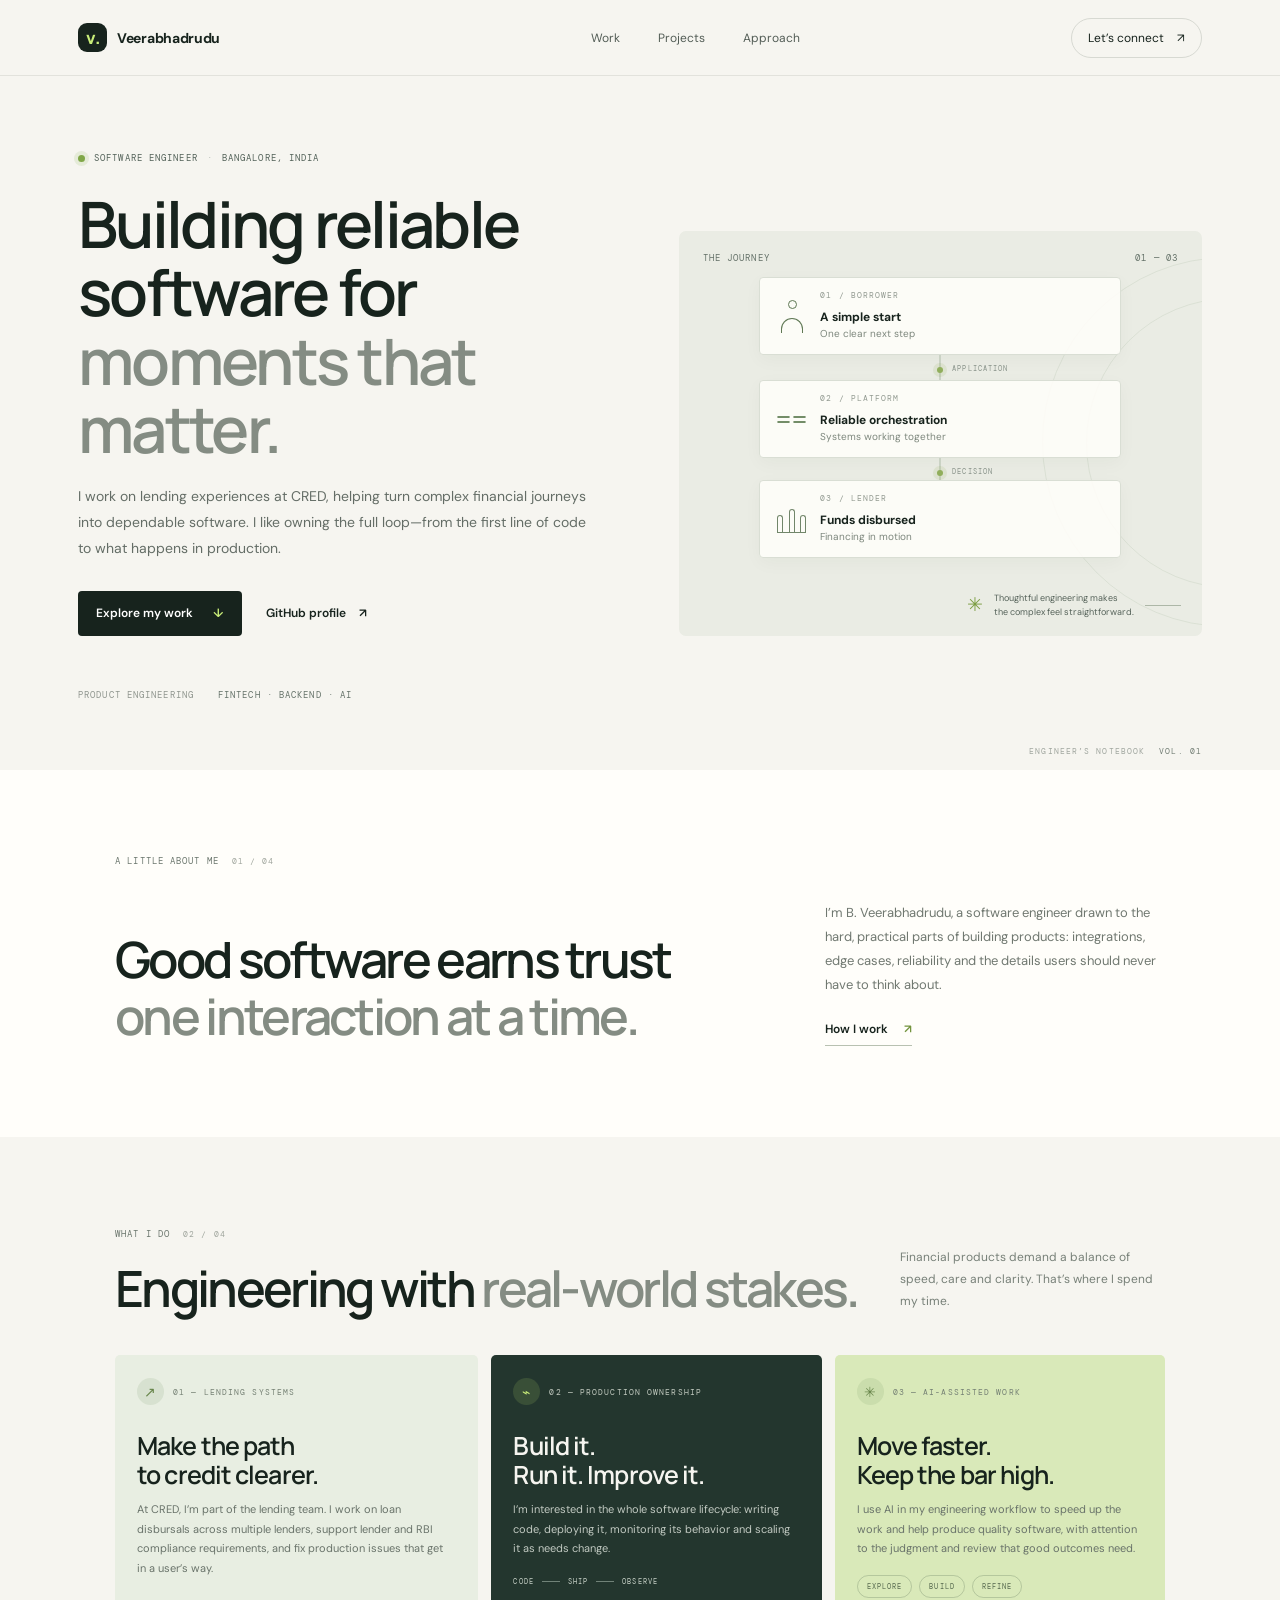
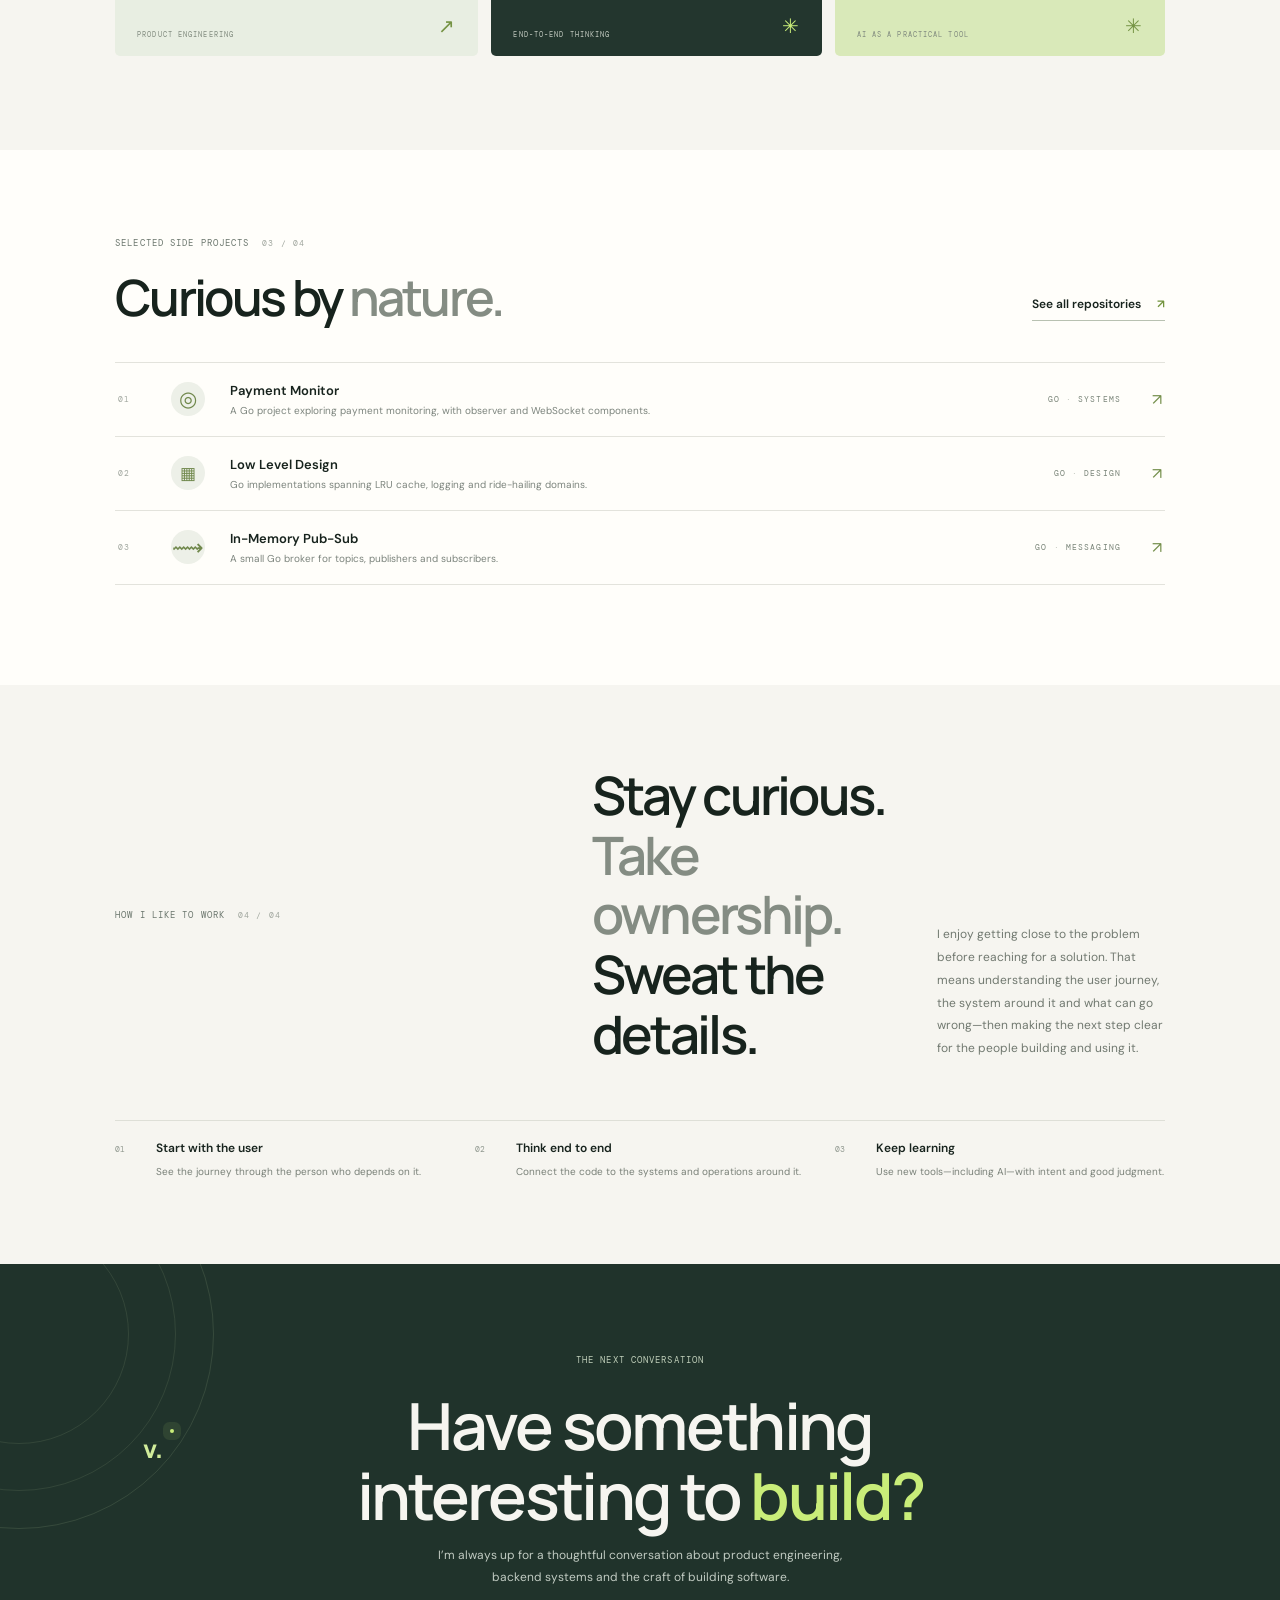
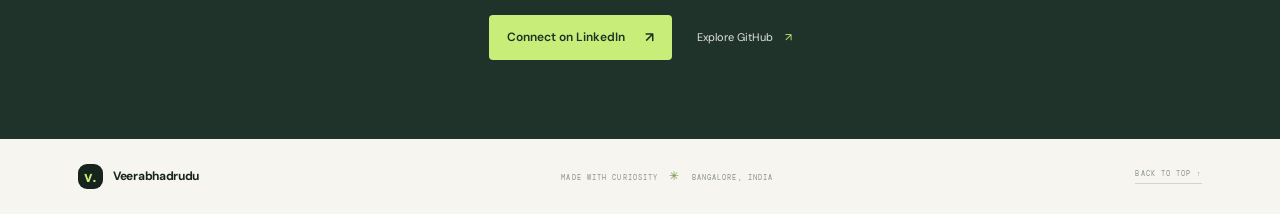
==== index.html @ 11708fda "Publish personal portfolio" ====
<!doctype html>
<html lang="en">
  <head>
    <meta charset="UTF-8" />
    <meta name="viewport" content="width=device-width, initial-scale=1" />
    <meta name="theme-color" content="#f6f5f0" />
    <meta name="description" content="B. Veerabhadrudu is a Bangalore-based software engineer building reliable lending and backend systems, from code through production." />
    <meta property="og:title" content="B. Veerabhadrudu — Software Engineer" />
    <meta property="og:description" content="Building reliable software for moments that matter." />
    <meta property="og:type" content="website" />
    <title>B. Veerabhadrudu — Software Engineer</title>
    <link rel="icon" type="image/svg+xml" href="./favicon.svg" />
    <link rel="preconnect" href="https://avatars.githubusercontent.com" />
    <link rel="stylesheet" href="./styles.css" />
    <script src="./main.js" defer></script>
  </head>
  <body>
    <a class="skip-link" href="#main">Skip to content</a>
    <header class="topbar">
      <a class="wordmark" href="#home" aria-label="B. Veerabhadrudu, home"><span class="wordmark-mark">v.</span><span>Veerabhadrudu</span></a>
      <nav aria-label="Main navigation">
        <a href="#work">Work</a>
        <a href="#projects">Projects</a>
        <a href="#approach">Approach</a>
      </nav>
      <a class="top-cta" href="https://www.linkedin.com/in/veerabhadrudu1729/" target="_blank" rel="noreferrer">Let’s connect <span aria-hidden="true">↗</span></a>
    </header>

    <main id="main">
      <section class="hero" id="home" aria-labelledby="hero-title">
        <div class="hero-copy">
          <p class="eyebrow"><span class="live-dot"></span> SOFTWARE ENGINEER <span class="eyebrow-divider">·</span> BANGALORE, INDIA</p>
          <h1 id="hero-title">Building reliable software for <span>moments that matter.</span></h1>
          <p class="hero-summary">I work on lending experiences at CRED, helping turn complex financial journeys into dependable software. I like owning the full loop—from the first line of code to what happens in production.</p>
          <div class="hero-actions">
            <a class="button button-dark" href="#work">Explore my work <span aria-hidden="true">↓</span></a>
            <a class="text-link" href="https://github.com/veera-1729" target="_blank" rel="noreferrer">GitHub profile <span aria-hidden="true">↗</span></a>
          </div>
          <div class="hero-foot"><span>PRODUCT ENGINEERING</span><span>FINTECH · BACKEND · AI</span></div>
        </div>
        <div class="hero-art" aria-label="An illustrative lending journey from borrower to lender">
          <div class="art-topline"><span>THE JOURNEY</span><span>01 — 03</span></div>
          <div class="journey">
            <div class="journey-node node-person"><span class="node-index">01 / BORROWER</span><div class="person-icon"><span></span><i></i></div><strong>A simple start</strong><small>One clear next step</small></div>
            <div class="journey-line"><span class="line-pulse"></span><span class="line-label">APPLICATION</span></div>
            <div class="journey-node node-platform"><span class="node-index">02 / PLATFORM</span><div class="platform-icon"><i></i><i></i><i></i><i></i></div><strong>Reliable orchestration</strong><small>Systems working together</small></div>
            <div class="journey-line journey-line-short"><span class="line-pulse"></span><span class="line-label">DECISION</span></div>
            <div class="journey-node node-lender"><span class="node-index">03 / LENDER</span><div class="lender-icon"><i></i><i></i><i></i></div><strong>Funds disbursed</strong><small>Financing in motion</small></div>
          </div>
          <div class="art-caption"><span class="caption-star">✳</span><span>Thoughtful engineering makes<br />the complex feel straightforward.</span><span class="caption-rule"></span></div>
          <span class="art-orbit orbit-one"></span><span class="art-orbit orbit-two"></span>
        </div>
        <div class="hero-index">ENGINEER’S NOTEBOOK <span>VOL. 01</span></div>
      </section>

      <section class="intro section-pad" aria-label="Introduction">
        <p class="section-kicker">A LITTLE ABOUT ME <span>01 / 04</span></p>
        <div class="intro-content"><h2>Good software earns trust <span>one interaction at a time.</span></h2><div class="intro-side"><p>I’m B. Veerabhadrudu, a software engineer drawn to the hard, practical parts of building products: integrations, edge cases, reliability and the details users should never have to think about.</p><a class="arrow-link" href="#approach">How I work <span aria-hidden="true">↗</span></a></div></div>
      </section>

      <section class="work-section section-pad" id="work">
        <div class="section-heading"><div><p class="section-kicker">WHAT I DO <span>02 / 04</span></p><h2>Engineering with <span>real-world stakes.</span></h2></div><p class="heading-aside">Financial products demand a balance of speed, care and clarity. That’s where I spend my time.</p></div>
        <div class="work-grid">
          <article class="work-card work-card-featured"><div class="card-meta"><span class="card-icon icon-arrows">↗</span><span>01 — LENDING SYSTEMS</span></div><h3>Make the path<br />to credit clearer.</h3><p>At CRED, I’m part of the lending team. I work on loan disbursals across multiple lenders, support lender and RBI compliance requirements, and fix production issues that get in a user’s way.</p><div class="card-bottom"><span>PRODUCT ENGINEERING</span><span class="card-doodle">↗</span></div></article>
          <article class="work-card work-card-dark"><div class="card-meta"><span class="card-icon icon-pulse">⌁</span><span>02 — PRODUCTION OWNERSHIP</span></div><h3>Build it.<br />Run it. Improve it.</h3><p>I’m interested in the whole software lifecycle: writing code, deploying it, monitoring its behavior and scaling it as needs change.</p><div class="mini-flow"><span>CODE</span><i></i><span>SHIP</span><i></i><span>OBSERVE</span></div><div class="card-bottom"><span>END-TO-END THINKING</span><span class="card-doodle">✳</span></div></article>
          <article class="work-card work-card-accent"><div class="card-meta"><span class="card-icon icon-spark">✳</span><span>03 — AI-ASSISTED WORK</span></div><h3>Move faster.<br />Keep the bar high.</h3><p>I use AI in my engineering workflow to speed up the work and help produce quality software, with attention to the judgment and review that good outcomes need.</p><div class="ai-tags"><span>EXPLORE</span><span>BUILD</span><span>REFINE</span></div><div class="card-bottom"><span>AI AS A PRACTICAL TOOL</span><span class="card-doodle">✳</span></div></article>
        </div>
      </section>

      <section class="projects-section section-pad" id="projects">
        <div class="section-heading"><div><p class="section-kicker">SELECTED SIDE PROJECTS <span>03 / 04</span></p><h2>Curious by <span>nature.</span></h2></div><a class="arrow-link project-all" href="https://github.com/veera-1729?tab=repositories" target="_blank" rel="noreferrer">See all repositories <span aria-hidden="true">↗</span></a></div>
        <div class="project-list">
          <a class="project-row" href="https://github.com/veera-1729/payment-monitor" target="_blank" rel="noreferrer"><span class="project-number">01</span><span class="project-symbol symbol-radar">◎</span><span class="project-main"><strong>Payment Monitor</strong><small>A Go project exploring payment monitoring, with observer and WebSocket components.</small></span><span class="project-stack">GO <i>·</i> SYSTEMS</span><span class="project-arrow">↗</span></a>
          <a class="project-row" href="https://github.com/veera-1729/low-level-design" target="_blank" rel="noreferrer"><span class="project-number">02</span><span class="project-symbol symbol-blocks">▦</span><span class="project-main"><strong>Low Level Design</strong><small>Go implementations spanning LRU cache, logging and ride-hailing domains.</small></span><span class="project-stack">GO <i>·</i> DESIGN</span><span class="project-arrow">↗</span></a>
          <a class="project-row" href="https://github.com/veera-1729/inmemory-pub-sub" target="_blank" rel="noreferrer"><span class="project-number">03</span><span class="project-symbol symbol-flow">⟿</span><span class="project-main"><strong>In-Memory Pub-Sub</strong><small>A small Go broker for topics, publishers and subscribers.</small></span><span class="project-stack">GO <i>·</i> MESSAGING</span><span class="project-arrow">↗</span></a>
        </div>
      </section>

      <section class="approach-section section-pad" id="approach">
        <div class="approach-top"><p class="section-kicker">HOW I LIKE TO WORK <span>04 / 04</span></p><div class="approach-copy"><h2>Stay curious.<br /><span>Take ownership.</span><br />Sweat the details.</h2><p>I enjoy getting close to the problem before reaching for a solution. That means understanding the user journey, the system around it and what can go wrong—then making the next step clear for the people building and using it.</p></div></div>
        <div class="principles"><article><span>01</span><strong>Start with the user</strong><p>See the journey through the person who depends on it.</p></article><article><span>02</span><strong>Think end to end</strong><p>Connect the code to the systems and operations around it.</p></article><article><span>03</span><strong>Keep learning</strong><p>Use new tools—including AI—with intent and good judgment.</p></article></div>
      </section>

      <section class="connect-section section-pad">
        <div class="connect-orbit" aria-hidden="true"><i></i><i></i><i></i><span>v.</span></div>
        <p class="section-kicker">THE NEXT CONVERSATION</p><h2>Have something<br />interesting to <span>build?</span></h2><p class="connect-copy">I’m always up for a thoughtful conversation about product engineering, backend systems and the craft of building software.</p>
        <div class="connect-actions"><a class="button button-light" href="https://www.linkedin.com/in/veerabhadrudu1729/" target="_blank" rel="noreferrer">Connect on LinkedIn <span aria-hidden="true">↗</span></a><a class="connect-secondary" href="https://github.com/veera-1729" target="_blank" rel="noreferrer">Explore GitHub <span aria-hidden="true">↗</span></a></div>
      </section>
    </main>

    <footer class="footer"><a class="wordmark footer-mark" href="#home"><span class="wordmark-mark">v.</span><span>Veerabhadrudu</span></a><span>MADE WITH CURIOSITY <i>✳</i> BANGALORE, INDIA</span><a href="#home">BACK TO TOP ↑</a></footer>
  </body>
</html>
---- styles.css ----
@import url('https://fonts.googleapis.com/css2?family=DM+Mono:wght@400;500&family=DM+Sans:wght@400;500;600;700&family=Manrope:wght@400;500;600;700;800&display=swap');

:root{--paper:#f6f5f0;--white:#fffefa;--ink:#17231d;--muted:#6d756f;--green:#c9ed79;--green-dark:#243d2e;--line:#e3e3dc;--mono:'DM Mono',monospace;--sans:'DM Sans',Arial,sans-serif;--display:'Manrope','DM Sans',sans-serif}*{box-sizing:border-box}html{scroll-behavior:smooth;scroll-padding-top:80px}body{margin:0;background:var(--paper);color:var(--ink);font-family:var(--sans);-webkit-font-smoothing:antialiased}a{color:inherit;text-decoration:none}.skip-link{position:absolute;left:-999px;top:1rem;background:var(--green);padding:.75rem 1rem;z-index:20}.skip-link:focus{left:1rem}.topbar{height:76px;padding:0 6.1%;display:flex;align-items:center;justify-content:space-between;border-bottom:1px solid rgba(23,35,29,.09);background:var(--paper)}.wordmark{display:flex;align-items:center;gap:10px;font-size:14px;font-weight:700;letter-spacing:-.3px}.wordmark-mark{height:29px;width:29px;border-radius:9px;background:var(--ink);color:var(--green);display:grid;place-items:center;font-family:var(--display);font-weight:800;font-size:17px}.topbar nav{display:flex;gap:38px;margin-left:100px}.topbar nav a,.top-cta{font-size:12px;color:#535d56;transition:color .2s}.topbar nav a:hover,.top-cta:hover,.text-link:hover{color:#67842d}.top-cta{border:1px solid #d7d9d2;border-radius:999px;padding:11px 16px;color:var(--ink)}.top-cta span,.text-link span{margin-left:10px}.hero{position:relative;min-height:596px;padding:67px 6.1% 45px;display:grid;grid-template-columns:1.03fr .97fr;gap:4%;align-items:center;overflow:hidden}.hero-copy{max-width:610px;padding-bottom:24px}.eyebrow,.section-kicker,.hero-foot,.hero-index,.art-topline,.node-index,.line-label,.card-meta,.card-bottom,.mini-flow,.ai-tags,.project-number,.project-stack,.footer>span,.footer>a:last-child{font-family:var(--mono);font-size:9px;letter-spacing:1.1px}.eyebrow{display:flex;align-items:center;gap:9px;color:#536259}.live-dot{width:7px;height:7px;background:#80a748;border-radius:50%;box-shadow:0 0 0 4px rgba(128,167,72,.14)}.eyebrow-divider{color:#adb3ac}.hero h1,.intro h2,.section-heading h2,.approach-copy h2,.connect-section h2{font-family:var(--display);letter-spacing:-2.7px;font-weight:600}.hero h1{font-size:clamp(43px,5vw,67px);line-height:1.07;margin:26px 0 20px;max-width:590px}.hero h1 span,.intro h2 span,.section-heading h2 span,.approach-copy h2 span{color:#848c83}.hero-summary{max-width:510px;color:#646d66;font-size:14px;line-height:1.85;margin:0}.hero-actions{display:flex;align-items:center;gap:24px;margin-top:29px}.button{min-height:45px;border-radius:4px;padding:0 18px;display:inline-flex;align-items:center;gap:20px;font-size:12px;font-weight:600;transition:transform .18s,background .18s}.button:hover{transform:translateY(-2px)}.button-dark{background:var(--ink);color:white}.button-dark span{color:var(--green)}.text-link,.arrow-link{font-size:12px;font-weight:600}.hero-foot{display:flex;gap:24px;color:#90968f;margin-top:53px}.hero-foot span+span{color:#66736a}.hero-art{position:relative;background:#eaece4;border-radius:7px;min-height:405px;padding:21px 24px;overflow:hidden}.art-topline{position:relative;z-index:2;display:flex;justify-content:space-between;color:#647168}.journey{position:relative;z-index:2;display:flex;flex-direction:column;align-items:center;padding-top:20px}.journey-node{width:82%;max-width:362px;min-height:94px;display:grid;grid-template-columns:43px 1fr;grid-template-rows:20px 23px 18px;align-content:center;padding:12px 17px;border:1px solid #d9ded4;border-radius:4px;background:rgba(255,254,250,.88);box-shadow:0 5px 18px rgba(40,54,42,.035)}.node-index{grid-column:2;color:#929a91;font-size:8px}.journey-node strong{font-size:12px;align-self:center}.journey-node small{font-size:10px;color:#7d877d}.person-icon,.platform-icon,.lender-icon{grid-row:1/4;grid-column:1;position:relative;align-self:center;justify-self:start}.person-icon{width:31px;height:35px}.person-icon span{width:9px;height:9px;border:1.5px solid #5f7854;border-radius:50%;position:absolute;top:1px;left:11px}.person-icon i{width:22px;height:15px;border:1.5px solid #5f7854;border-bottom:0;border-radius:13px 13px 0 0;position:absolute;bottom:1px;left:4px}.journey-line{height:34px;width:2px;background:#cad2c4;position:relative;display:flex;justify-content:center}.line-pulse{position:absolute;width:6px;height:6px;left:-2px;top:12px;border-radius:50%;background:#91ae5c;box-shadow:0 0 0 4px rgba(145,174,92,.15)}.line-label{position:absolute;left:13px;top:9px;white-space:nowrap;color:#89938a;font-size:7px}.platform-icon{width:29px;height:29px;display:grid;grid-template-columns:1fr 1fr;gap:3px;align-content:center}.platform-icon i{border:1.3px solid #738d68;border-radius:2px}.lender-icon{width:29px;height:27px;display:flex;align-items:end;justify-content:space-between;border-bottom:1.5px solid #71866a}.lender-icon i{width:6px;border:1.3px solid #71866a;border-bottom:0;border-radius:3px 3px 0 0;height:17px}.lender-icon i:nth-child(2){height:23px}.journey-line-short{height:29px}.art-caption{position:absolute;z-index:2;bottom:16px;right:21px;display:flex;align-items:center;gap:11px;font-size:9px;color:#56635a;line-height:1.6}.caption-star{font-size:19px;color:#7b9d42}.caption-rule{width:36px;height:1px;background:#adb7a7}.art-orbit{position:absolute;border:1px solid rgba(108,138,98,.12);border-radius:50%;width:370px;height:370px;right:-210px;top:26px}.orbit-two{width:290px;height:290px;right:-174px;top:67px}.hero-index{position:absolute;right:6.1%;bottom:14px;color:#a0a69f;font-size:8px}.hero-index span{color:#717c73;margin-left:8px}.section-pad{padding-left:9%;padding-right:9%}.intro{padding-top:76px;padding-bottom:91px;background:#fffefa}.section-kicker{color:#6c776e;display:flex;gap:13px;align-items:center}.section-kicker span{color:#a0a69e;font-size:8px}.intro-content{display:grid;grid-template-columns:1.28fr .72fr;gap:10%;align-items:end;margin-top:34px}.intro h2,.section-heading h2{font-size:clamp(34px,4vw,50px);line-height:1.15;margin:0}.intro-side p{font-size:13px;line-height:1.85;color:#707870;margin:0 0 20px}.arrow-link{display:inline-flex;align-items:center;gap:16px;border-bottom:1px solid #b8c1b1;padding-bottom:8px}.arrow-link span{color:#73943e}.work-section{padding-top:82px;padding-bottom:94px}.section-heading{display:flex;align-items:end;justify-content:space-between;gap:30px}.section-heading h2{margin-top:20px}.heading-aside{max-width:265px;font-size:12px;line-height:1.8;color:#778078;margin:0 0 5px}.work-grid{display:grid;grid-template-columns:1.1fr 1fr 1fr;gap:13px;margin-top:38px}.work-card{position:relative;min-height:294px;padding:23px 22px 17px;border-radius:5px;display:flex;flex-direction:column;overflow:hidden}.work-card-featured{background:#e8eee2}.work-card-dark{background:#23362e;color:#f6f5f0}.work-card-accent{background:#d9e9b9}.card-meta{display:flex;align-items:center;gap:9px;font-size:8px;color:#758174}.work-card-dark .card-meta,.work-card-dark .card-bottom{color:#c1c9bf}.card-icon{height:27px;width:27px;display:grid;place-items:center;border-radius:50%;font-size:14px;background:rgba(94,128,73,.12);color:#668449}.work-card-dark .card-icon{background:rgba(204,242,118,.13);color:var(--green)}.work-card h3{font-family:var(--display);font-weight:600;font-size:25px;line-height:1.15;letter-spacing:-.9px;margin:27px 0 10px}.work-card p{max-width:310px;margin:0;font-size:11px;line-height:1.8;color:#69736a}.work-card-dark p{color:#c2cac2}.card-bottom{display:flex;justify-content:space-between;align-items:end;margin-top:auto;padding-top:15px;color:#818b7f;font-size:7px}.card-doodle{font-size:20px;color:#759344}.work-card-dark .card-doodle{color:var(--green)}.mini-flow{display:flex;align-items:center;gap:8px;margin-top:18px;font-size:7px;color:#c8d2c8}.mini-flow i{height:1px;width:18px;background:#708278}.ai-tags{display:flex;gap:7px;margin-top:16px;font-size:7px}.ai-tags span{border:1px solid rgba(38,62,45,.2);padding:6px 9px;border-radius:99px;color:#55684e}.projects-section{padding-top:78px;padding-bottom:100px;background:#fffefa}.project-all{margin-bottom:6px}.project-list{margin-top:35px;border-top:1px solid var(--line)}.project-row{display:grid;grid-template-columns:40px 46px 1fr auto 28px;align-items:center;gap:13px;padding:19px 3px;border-bottom:1px solid var(--line);transition:background .18s,padding .18s}.project-row:hover{background:#f8f8f3;padding-left:10px;padding-right:10px}.project-number{color:#a0a69e;font-size:8px}.project-symbol{height:34px;width:34px;display:grid;place-items:center;background:#edf0e8;border-radius:50%;font-size:17px;color:#70884c}.symbol-radar{font-size:21px}.symbol-blocks{font-size:17px}.symbol-flow{font-size:22px}.project-main{display:grid;gap:5px}.project-main strong{font-size:13px;font-weight:600}.project-main small{font-size:10px;color:#7c847d}.project-stack{font-size:8px;color:#798478;white-space:nowrap}.project-stack i{font-style:normal;color:#a8afa5}.project-arrow{color:#748f4b;font-size:16px;text-align:right}.approach-section{padding-top:81px;padding-bottom:84px}.approach-top{display:grid;grid-template-columns:.8fr 1.2fr;gap:9%}.approach-copy{display:grid;grid-template-columns:1fr .76fr;gap:8%;align-items:end}.approach-copy h2{font-size:clamp(36px,4.4vw,53px);line-height:1.13;margin:0}.approach-copy p{font-size:12px;line-height:1.9;color:#717970;margin:0 0 5px}.principles{display:grid;grid-template-columns:repeat(3,1fr);gap:30px;margin-top:55px;padding-top:19px;border-top:1px solid #dedfd7}.principles article{display:grid;grid-template-columns:32px 1fr;column-gap:9px;align-items:baseline}.principles article>span{font-family:var(--mono);font-size:8px;color:#90988f}.principles strong{font-size:12px;font-weight:600}.principles p{grid-column:2;margin:7px 0 0;font-size:10px;line-height:1.7;color:#798078}.connect-section{position:relative;overflow:hidden;background:#20332b;color:var(--paper);padding-top:81px;padding-bottom:79px;text-align:center}.connect-section .section-kicker{justify-content:center;color:#bfceb9}.connect-section h2{position:relative;z-index:2;font-size:clamp(43px,5.2vw,65px);line-height:1.08;margin:25px 0 14px}.connect-section h2 span{color:var(--green)}.connect-copy{position:relative;z-index:2;color:#c1cbc2;font-size:12px;line-height:1.8;max-width:430px;margin:0 auto}.connect-actions{position:relative;z-index:2;display:flex;align-items:center;justify-content:center;gap:25px;margin-top:26px}.button-light{background:var(--green);color:#1d3025}.button-light span{font-size:14px}.connect-secondary{font-size:11px;color:#e1e5df}.connect-secondary span{padding-left:9px;color:var(--green)}.connect-orbit{position:absolute;width:390px;height:390px;border:1px solid rgba(211,236,177,.12);border-radius:50%;left:-176px;top:-125px}.connect-orbit:before,.connect-orbit:after{content:"";position:absolute;border:1px solid rgba(211,236,177,.1);border-radius:50%;inset:37px}.connect-orbit:after{inset:84px}.connect-orbit>span{position:absolute;right:50px;bottom:62px;font-family:var(--display);font-weight:800;color:#d1ec9b;font-size:25px}.connect-orbit i{position:absolute;width:6px;height:6px;background:#c9ed79;border-radius:50%;top:53px;left:88px;box-shadow:0 0 0 7px rgba(201,237,121,.09)}.connect-orbit i:nth-child(2){width:4px;height:4px;top:auto;left:auto;bottom:95px;right:39px}.connect-orbit i:nth-child(3){width:3px;height:3px;top:195px;left:33px}.footer{min-height:75px;padding:14px 6.1%;display:flex;align-items:center;justify-content:space-between}.footer-mark{font-size:12px}.footer-mark .wordmark-mark{width:25px;height:25px;font-size:15px}.footer>span,.footer>a:last-child{font-size:7px;color:#8b938b}.footer>span i{color:#719447;font-size:12px;font-style:normal;margin:0 6px}.footer>a:last-child{border-bottom:1px solid #d2d5cc;padding-bottom:5px}

@media(min-width:1440px){.hero{padding-left:max(6.1%,calc((100% - 1240px)/2));padding-right:max(6.1%,calc((100% - 1240px)/2))}.section-pad{padding-left:max(9%,calc((100% - 1120px)/2));padding-right:max(9%,calc((100% - 1120px)/2))}.topbar,.footer{padding-left:max(6.1%,calc((100% - 1240px)/2));padding-right:max(6.1%,calc((100% - 1240px)/2))}}
@media(max-width:900px){.topbar{padding:0 5%}.topbar nav{margin-left:0;gap:22px}.hero{padding:56px 5% 45px;gap:3%;grid-template-columns:1fr .94fr}.hero h1{font-size:52px}.hero-art{min-height:382px;padding-left:14px;padding-right:14px}.journey-node{width:90%}.section-pad{padding-left:6%;padding-right:6%}.work-card{padding-left:16px;padding-right:16px}.work-card h3{font-size:22px}.work-card p{font-size:10px}.approach-top{grid-template-columns:.55fr 1.45fr;gap:5%}.approach-copy{gap:5%}}
@media(max-width:680px){html{scroll-padding-top:62px}.topbar{height:62px;padding:0 20px}.wordmark{font-size:12px}.wordmark-mark{width:27px;height:27px}.topbar nav{display:none}.top-cta{padding:9px 12px;font-size:10px}.hero{padding:50px 21px 44px;display:flex;flex-direction:column;align-items:stretch;gap:30px}.hero-copy{padding:0}.eyebrow{font-size:8px}.hero h1{font-size:48px;letter-spacing:-2px;margin:22px 0 15px}.hero-summary{font-size:12px;line-height:1.8}.hero-actions{margin-top:23px}.hero-foot{font-size:8px;gap:13px;margin-top:33px}.hero-art{min-height:375px}.hero-index{right:22px;bottom:13px;font-size:7px}.section-pad{padding-left:22px;padding-right:22px}.intro{padding-top:53px;padding-bottom:57px}.intro-content{grid-template-columns:1fr;gap:20px;margin-top:25px}.intro h2,.section-heading h2{font-size:37px;letter-spacing:-1.7px}.intro-side p{font-size:12px}.work-section{padding-top:57px;padding-bottom:62px}.section-heading{display:block}.heading-aside{margin-top:14px}.work-grid{grid-template-columns:1fr;margin-top:27px;gap:10px}.work-card{min-height:260px;padding:21px}.work-card h3{font-size:26px;margin-top:23px}.work-card p{font-size:11px}.projects-section{padding-top:57px;padding-bottom:65px}.project-all{display:inline-flex;margin-top:21px}.project-list{margin-top:26px}.project-row{grid-template-columns:22px 35px 1fr 19px;gap:8px;padding:15px 0}.project-symbol{height:30px;width:30px}.project-stack{display:none}.project-main strong{font-size:12px}.project-main small{font-size:9px;line-height:1.5}.approach-section{padding-top:57px;padding-bottom:61px}.approach-top{grid-template-columns:1fr;gap:28px}.approach-copy{grid-template-columns:1fr;gap:15px}.approach-copy h2{font-size:45px;letter-spacing:-2px}.approach-copy p{font-size:11px}.principles{grid-template-columns:1fr;gap:19px;margin-top:34px}.principles article{grid-template-columns:30px 1fr}.principles p{margin-top:4px}.connect-section{padding-top:63px;padding-bottom:59px}.connect-section h2{font-size:49px;letter-spacing:-2px}.connect-copy{font-size:11px}.connect-actions{gap:16px}.button{min-height:42px;font-size:10px;padding:0 13px;gap:11px}.connect-secondary{font-size:9px}.connect-orbit{transform:scale(.7);transform-origin:top left;left:-230px;top:-123px}.footer{padding:14px 20px;min-height:66px}.footer>span{display:none}.footer>a:last-child{font-size:7px}}
@media(prefers-reduced-motion:reduce){html{scroll-behavior:auto}*,*:before,*:after{transition:none!important}}
.journey{padding-top:13px}.journey-node{min-height:78px;padding:9px 17px;grid-template-rows:17px 20px 15px}.journey-line{height:25px}.journey-line-short{height:22px}
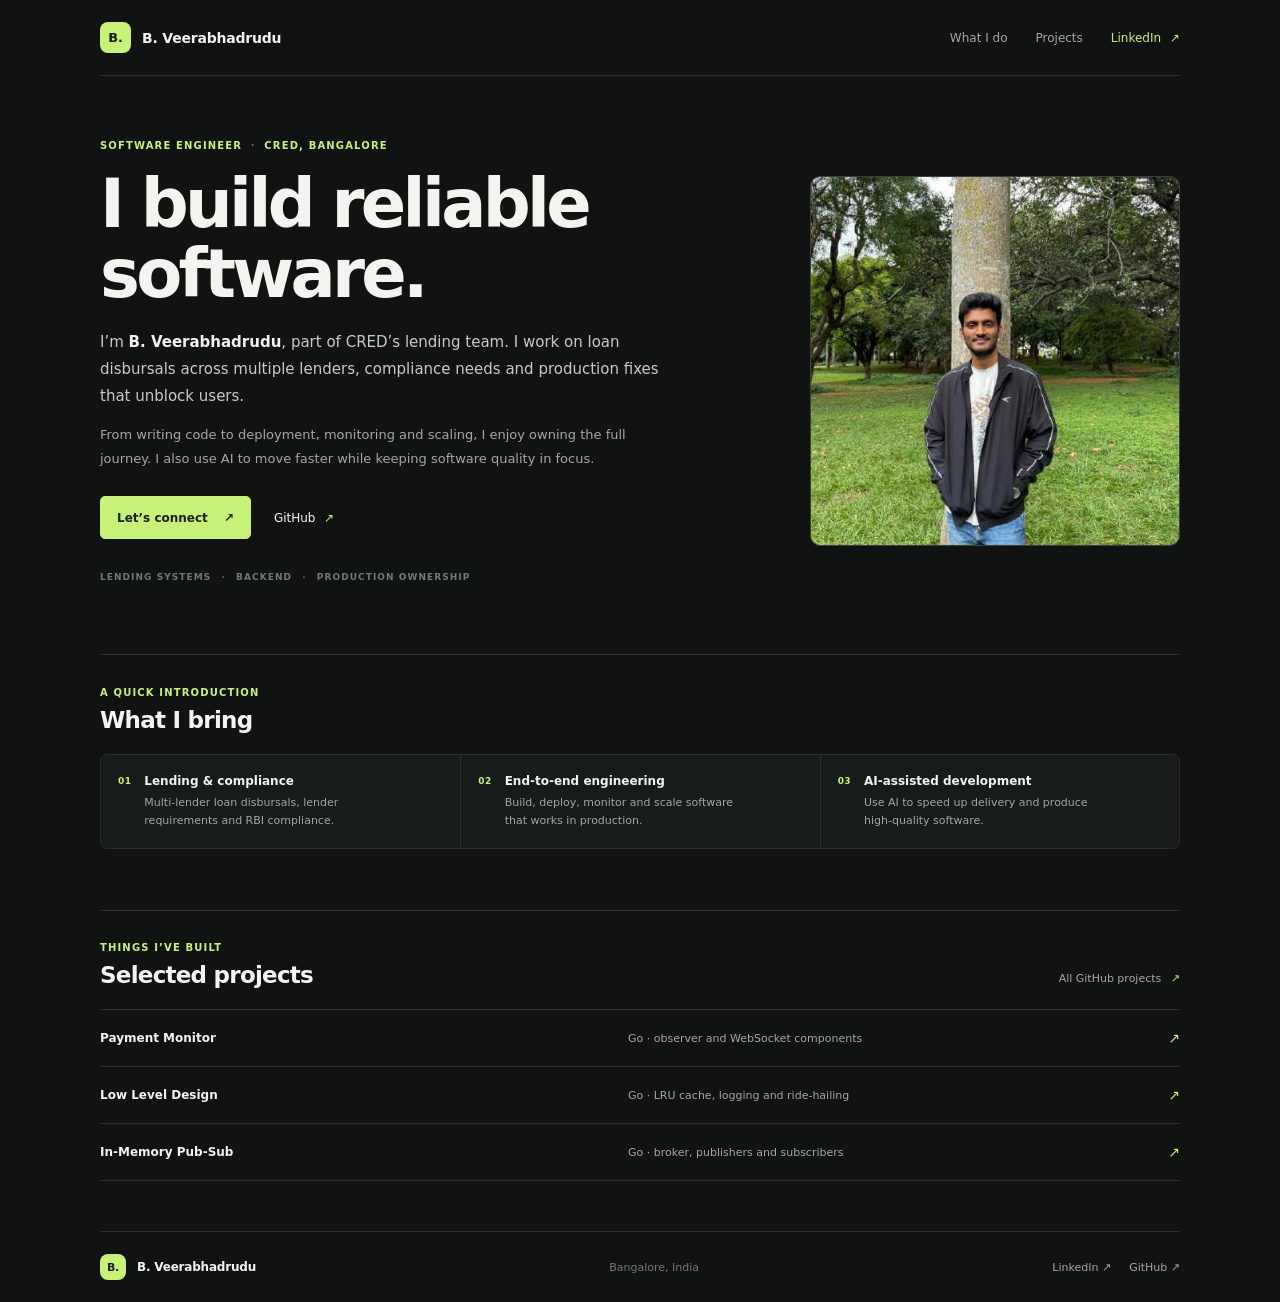
==== commit dec0ecc8: "Simplify portfolio with dark theme and profile photo" ====
--- a/index.html
+++ b/index.html
@@ -3,91 +3,63 @@
   <head>
     <meta charset="UTF-8" />
     <meta name="viewport" content="width=device-width, initial-scale=1" />
-    <meta name="theme-color" content="#f6f5f0" />
-    <meta name="description" content="B. Veerabhadrudu is a Bangalore-based software engineer building reliable lending and backend systems, from code through production." />
+    <meta name="theme-color" content="#101312" />
+    <meta name="description" content="B. Veerabhadrudu is a Bangalore-based software engineer on CRED's lending team, building reliable backend products." />
     <meta property="og:title" content="B. Veerabhadrudu — Software Engineer" />
-    <meta property="og:description" content="Building reliable software for moments that matter." />
+    <meta property="og:description" content="Software engineering across lending, backend systems and production." />
+    <meta property="og:image" content="https://veera-1729.github.io/images/veerabhadrudu.png" />
     <meta property="og:type" content="website" />
     <title>B. Veerabhadrudu — Software Engineer</title>
     <link rel="icon" type="image/svg+xml" href="./favicon.svg" />
-    <link rel="preconnect" href="https://avatars.githubusercontent.com" />
     <link rel="stylesheet" href="./styles.css" />
-    <script src="./main.js" defer></script>
   </head>
   <body>
-    <a class="skip-link" href="#main">Skip to content</a>
-    <header class="topbar">
-      <a class="wordmark" href="#home" aria-label="B. Veerabhadrudu, home"><span class="wordmark-mark">v.</span><span>Veerabhadrudu</span></a>
+    <header class="site-header">
+      <a class="brand" href="#home"><span class="brand-mark">B.</span><span>B. Veerabhadrudu</span></a>
       <nav aria-label="Main navigation">
-        <a href="#work">Work</a>
+        <a href="#work">What I do</a>
         <a href="#projects">Projects</a>
-        <a href="#approach">Approach</a>
+        <a class="nav-contact" href="https://www.linkedin.com/in/veerabhadrudu1729/" target="_blank" rel="noreferrer">LinkedIn <span aria-hidden="true">↗</span></a>
       </nav>
-      <a class="top-cta" href="https://www.linkedin.com/in/veerabhadrudu1729/" target="_blank" rel="noreferrer">Let’s connect <span aria-hidden="true">↗</span></a>
     </header>
 
-    <main id="main">
-      <section class="hero" id="home" aria-labelledby="hero-title">
+    <main id="home">
+      <section class="hero" aria-labelledby="hero-title">
         <div class="hero-copy">
-          <p class="eyebrow"><span class="live-dot"></span> SOFTWARE ENGINEER <span class="eyebrow-divider">·</span> BANGALORE, INDIA</p>
-          <h1 id="hero-title">Building reliable software for <span>moments that matter.</span></h1>
-          <p class="hero-summary">I work on lending experiences at CRED, helping turn complex financial journeys into dependable software. I like owning the full loop—from the first line of code to what happens in production.</p>
+          <p class="eyebrow">SOFTWARE ENGINEER <span>·</span> CRED, BANGALORE</p>
+          <h1 id="hero-title">I build reliable software.</h1>
+          <p class="hero-lede">I’m <strong>B. Veerabhadrudu</strong>, part of CRED’s lending team. I work on loan disbursals across multiple lenders, compliance needs and production fixes that unblock users.</p>
+          <p class="hero-detail">From writing code to deployment, monitoring and scaling, I enjoy owning the full journey. I also use AI to move faster while keeping software quality in focus.</p>
           <div class="hero-actions">
-            <a class="button button-dark" href="#work">Explore my work <span aria-hidden="true">↓</span></a>
-            <a class="text-link" href="https://github.com/veera-1729" target="_blank" rel="noreferrer">GitHub profile <span aria-hidden="true">↗</span></a>
+            <a class="button-primary" href="https://www.linkedin.com/in/veerabhadrudu1729/" target="_blank" rel="noreferrer">Let’s connect <span aria-hidden="true">↗</span></a>
+            <a class="button-secondary" href="https://github.com/veera-1729" target="_blank" rel="noreferrer">GitHub <span aria-hidden="true">↗</span></a>
           </div>
-          <div class="hero-foot"><span>PRODUCT ENGINEERING</span><span>FINTECH · BACKEND · AI</span></div>
+          <p class="focus-line">LENDING SYSTEMS <span>·</span> BACKEND <span>·</span> PRODUCTION OWNERSHIP</p>
         </div>
-        <div class="hero-art" aria-label="An illustrative lending journey from borrower to lender">
-          <div class="art-topline"><span>THE JOURNEY</span><span>01 — 03</span></div>
-          <div class="journey">
-            <div class="journey-node node-person"><span class="node-index">01 / BORROWER</span><div class="person-icon"><span></span><i></i></div><strong>A simple start</strong><small>One clear next step</small></div>
-            <div class="journey-line"><span class="line-pulse"></span><span class="line-label">APPLICATION</span></div>
-            <div class="journey-node node-platform"><span class="node-index">02 / PLATFORM</span><div class="platform-icon"><i></i><i></i><i></i><i></i></div><strong>Reliable orchestration</strong><small>Systems working together</small></div>
-            <div class="journey-line journey-line-short"><span class="line-pulse"></span><span class="line-label">DECISION</span></div>
-            <div class="journey-node node-lender"><span class="node-index">03 / LENDER</span><div class="lender-icon"><i></i><i></i><i></i></div><strong>Funds disbursed</strong><small>Financing in motion</small></div>
-          </div>
-          <div class="art-caption"><span class="caption-star">✳</span><span>Thoughtful engineering makes<br />the complex feel straightforward.</span><span class="caption-rule"></span></div>
-          <span class="art-orbit orbit-one"></span><span class="art-orbit orbit-two"></span>
-        </div>
-        <div class="hero-index">ENGINEER’S NOTEBOOK <span>VOL. 01</span></div>
-      </section>
-
-      <section class="intro section-pad" aria-label="Introduction">
-        <p class="section-kicker">A LITTLE ABOUT ME <span>01 / 04</span></p>
-        <div class="intro-content"><h2>Good software earns trust <span>one interaction at a time.</span></h2><div class="intro-side"><p>I’m B. Veerabhadrudu, a software engineer drawn to the hard, practical parts of building products: integrations, edge cases, reliability and the details users should never have to think about.</p><a class="arrow-link" href="#approach">How I work <span aria-hidden="true">↗</span></a></div></div>
-      </section>
-
-      <section class="work-section section-pad" id="work">
-        <div class="section-heading"><div><p class="section-kicker">WHAT I DO <span>02 / 04</span></p><h2>Engineering with <span>real-world stakes.</span></h2></div><p class="heading-aside">Financial products demand a balance of speed, care and clarity. That’s where I spend my time.</p></div>
-        <div class="work-grid">
-          <article class="work-card work-card-featured"><div class="card-meta"><span class="card-icon icon-arrows">↗</span><span>01 — LENDING SYSTEMS</span></div><h3>Make the path<br />to credit clearer.</h3><p>At CRED, I’m part of the lending team. I work on loan disbursals across multiple lenders, support lender and RBI compliance requirements, and fix production issues that get in a user’s way.</p><div class="card-bottom"><span>PRODUCT ENGINEERING</span><span class="card-doodle">↗</span></div></article>
-          <article class="work-card work-card-dark"><div class="card-meta"><span class="card-icon icon-pulse">⌁</span><span>02 — PRODUCTION OWNERSHIP</span></div><h3>Build it.<br />Run it. Improve it.</h3><p>I’m interested in the whole software lifecycle: writing code, deploying it, monitoring its behavior and scaling it as needs change.</p><div class="mini-flow"><span>CODE</span><i></i><span>SHIP</span><i></i><span>OBSERVE</span></div><div class="card-bottom"><span>END-TO-END THINKING</span><span class="card-doodle">✳</span></div></article>
-          <article class="work-card work-card-accent"><div class="card-meta"><span class="card-icon icon-spark">✳</span><span>03 — AI-ASSISTED WORK</span></div><h3>Move faster.<br />Keep the bar high.</h3><p>I use AI in my engineering workflow to speed up the work and help produce quality software, with attention to the judgment and review that good outcomes need.</p><div class="ai-tags"><span>EXPLORE</span><span>BUILD</span><span>REFINE</span></div><div class="card-bottom"><span>AI AS A PRACTICAL TOOL</span><span class="card-doodle">✳</span></div></article>
+        <div class="hero-photo-wrap">
+          <img class="hero-photo" src="./images/veerabhadrudu.png" alt="B. Veerabhadrudu standing in a park" width="460" height="460" fetchpriority="high" />
         </div>
       </section>
 
-      <section class="projects-section section-pad" id="projects">
-        <div class="section-heading"><div><p class="section-kicker">SELECTED SIDE PROJECTS <span>03 / 04</span></p><h2>Curious by <span>nature.</span></h2></div><a class="arrow-link project-all" href="https://github.com/veera-1729?tab=repositories" target="_blank" rel="noreferrer">See all repositories <span aria-hidden="true">↗</span></a></div>
-        <div class="project-list">
-          <a class="project-row" href="https://github.com/veera-1729/payment-monitor" target="_blank" rel="noreferrer"><span class="project-number">01</span><span class="project-symbol symbol-radar">◎</span><span class="project-main"><strong>Payment Monitor</strong><small>A Go project exploring payment monitoring, with observer and WebSocket components.</small></span><span class="project-stack">GO <i>·</i> SYSTEMS</span><span class="project-arrow">↗</span></a>
-          <a class="project-row" href="https://github.com/veera-1729/low-level-design" target="_blank" rel="noreferrer"><span class="project-number">02</span><span class="project-symbol symbol-blocks">▦</span><span class="project-main"><strong>Low Level Design</strong><small>Go implementations spanning LRU cache, logging and ride-hailing domains.</small></span><span class="project-stack">GO <i>·</i> DESIGN</span><span class="project-arrow">↗</span></a>
-          <a class="project-row" href="https://github.com/veera-1729/inmemory-pub-sub" target="_blank" rel="noreferrer"><span class="project-number">03</span><span class="project-symbol symbol-flow">⟿</span><span class="project-main"><strong>In-Memory Pub-Sub</strong><small>A small Go broker for topics, publishers and subscribers.</small></span><span class="project-stack">GO <i>·</i> MESSAGING</span><span class="project-arrow">↗</span></a>
+      <section class="work section-block" id="work" aria-labelledby="work-title">
+        <div class="section-heading"><p class="eyebrow">A QUICK INTRODUCTION</p><h2 id="work-title">What I bring</h2></div>
+        <div class="work-list">
+          <article><span class="work-number">01</span><div><h3>Lending &amp; compliance</h3><p>Multi-lender loan disbursals, lender requirements and RBI compliance.</p></div></article>
+          <article><span class="work-number">02</span><div><h3>End-to-end engineering</h3><p>Build, deploy, monitor and scale software that works in production.</p></div></article>
+          <article><span class="work-number">03</span><div><h3>AI-assisted development</h3><p>Use AI to speed up delivery and produce high-quality software.</p></div></article>
         </div>
       </section>
 
-      <section class="approach-section section-pad" id="approach">
-        <div class="approach-top"><p class="section-kicker">HOW I LIKE TO WORK <span>04 / 04</span></p><div class="approach-copy"><h2>Stay curious.<br /><span>Take ownership.</span><br />Sweat the details.</h2><p>I enjoy getting close to the problem before reaching for a solution. That means understanding the user journey, the system around it and what can go wrong—then making the next step clear for the people building and using it.</p></div></div>
-        <div class="principles"><article><span>01</span><strong>Start with the user</strong><p>See the journey through the person who depends on it.</p></article><article><span>02</span><strong>Think end to end</strong><p>Connect the code to the systems and operations around it.</p></article><article><span>03</span><strong>Keep learning</strong><p>Use new tools—including AI—with intent and good judgment.</p></article></div>
-      </section>
-
-      <section class="connect-section section-pad">
-        <div class="connect-orbit" aria-hidden="true"><i></i><i></i><i></i><span>v.</span></div>
-        <p class="section-kicker">THE NEXT CONVERSATION</p><h2>Have something<br />interesting to <span>build?</span></h2><p class="connect-copy">I’m always up for a thoughtful conversation about product engineering, backend systems and the craft of building software.</p>
-        <div class="connect-actions"><a class="button button-light" href="https://www.linkedin.com/in/veerabhadrudu1729/" target="_blank" rel="noreferrer">Connect on LinkedIn <span aria-hidden="true">↗</span></a><a class="connect-secondary" href="https://github.com/veera-1729" target="_blank" rel="noreferrer">Explore GitHub <span aria-hidden="true">↗</span></a></div>
+      <section class="projects section-block" id="projects" aria-labelledby="projects-title">
+        <div class="section-heading project-heading"><div><p class="eyebrow">THINGS I’VE BUILT</p><h2 id="projects-title">Selected projects</h2></div><a class="all-projects" href="https://github.com/veera-1729?tab=repositories" target="_blank" rel="noreferrer">All GitHub projects <span aria-hidden="true">↗</span></a></div>
+        <div class="project-list">
+          <a class="project-row" href="https://github.com/veera-1729/payment-monitor" target="_blank" rel="noreferrer"><span class="project-name">Payment Monitor</span><span class="project-note">Go · observer and WebSocket components</span><span class="project-arrow" aria-hidden="true">↗</span></a>
+          <a class="project-row" href="https://github.com/veera-1729/low-level-design" target="_blank" rel="noreferrer"><span class="project-name">Low Level Design</span><span class="project-note">Go · LRU cache, logging and ride-hailing</span><span class="project-arrow" aria-hidden="true">↗</span></a>
+          <a class="project-row" href="https://github.com/veera-1729/inmemory-pub-sub" target="_blank" rel="noreferrer"><span class="project-name">In-Memory Pub-Sub</span><span class="project-note">Go · broker, publishers and subscribers</span><span class="project-arrow" aria-hidden="true">↗</span></a>
+        </div>
       </section>
     </main>
 
-    <footer class="footer"><a class="wordmark footer-mark" href="#home"><span class="wordmark-mark">v.</span><span>Veerabhadrudu</span></a><span>MADE WITH CURIOSITY <i>✳</i> BANGALORE, INDIA</span><a href="#home">BACK TO TOP ↑</a></footer>
+    <footer class="site-footer"><a class="brand" href="#home"><span class="brand-mark">B.</span><span>B. Veerabhadrudu</span></a><span>Bangalore, India</span><div><a href="https://www.linkedin.com/in/veerabhadrudu1729/" target="_blank" rel="noreferrer">LinkedIn ↗</a><a href="https://github.com/veera-1729" target="_blank" rel="noreferrer">GitHub ↗</a></div></footer>
   </body>
 </html>
--- a/styles.css
+++ b/styles.css
@@ -1,9 +1,129 @@
-@import url('https://fonts.googleapis.com/css2?family=DM+Mono:wght@400;500&family=DM+Sans:wght@400;500;600;700&family=Manrope:wght@400;500;600;700;800&display=swap');
+:root {
+  color-scheme: dark;
+  --bg: #101312;
+  --panel: #171b19;
+  --line: #292f2b;
+  --text: #f2f4ef;
+  --muted: #a0aaa2;
+  --dim: #707b73;
+  --accent: #c8f277;
+  --content-width: 1080px;
+  font-family: Inter, ui-sans-serif, system-ui, -apple-system, BlinkMacSystemFont, "Segoe UI", sans-serif;
+}
 
-:root{--paper:#f6f5f0;--white:#fffefa;--ink:#17231d;--muted:#6d756f;--green:#c9ed79;--green-dark:#243d2e;--line:#e3e3dc;--mono:'DM Mono',monospace;--sans:'DM Sans',Arial,sans-serif;--display:'Manrope','DM Sans',sans-serif}*{box-sizing:border-box}html{scroll-behavior:smooth;scroll-padding-top:80px}body{margin:0;background:var(--paper);color:var(--ink);font-family:var(--sans);-webkit-font-smoothing:antialiased}a{color:inherit;text-decoration:none}.skip-link{position:absolute;left:-999px;top:1rem;background:var(--green);padding:.75rem 1rem;z-index:20}.skip-link:focus{left:1rem}.topbar{height:76px;padding:0 6.1%;display:flex;align-items:center;justify-content:space-between;border-bottom:1px solid rgba(23,35,29,.09);background:var(--paper)}.wordmark{display:flex;align-items:center;gap:10px;font-size:14px;font-weight:700;letter-spacing:-.3px}.wordmark-mark{height:29px;width:29px;border-radius:9px;background:var(--ink);color:var(--green);display:grid;place-items:center;font-family:var(--display);font-weight:800;font-size:17px}.topbar nav{display:flex;gap:38px;margin-left:100px}.topbar nav a,.top-cta{font-size:12px;color:#535d56;transition:color .2s}.topbar nav a:hover,.top-cta:hover,.text-link:hover{color:#67842d}.top-cta{border:1px solid #d7d9d2;border-radius:999px;padding:11px 16px;color:var(--ink)}.top-cta span,.text-link span{margin-left:10px}.hero{position:relative;min-height:596px;padding:67px 6.1% 45px;display:grid;grid-template-columns:1.03fr .97fr;gap:4%;align-items:center;overflow:hidden}.hero-copy{max-width:610px;padding-bottom:24px}.eyebrow,.section-kicker,.hero-foot,.hero-index,.art-topline,.node-index,.line-label,.card-meta,.card-bottom,.mini-flow,.ai-tags,.project-number,.project-stack,.footer>span,.footer>a:last-child{font-family:var(--mono);font-size:9px;letter-spacing:1.1px}.eyebrow{display:flex;align-items:center;gap:9px;color:#536259}.live-dot{width:7px;height:7px;background:#80a748;border-radius:50%;box-shadow:0 0 0 4px rgba(128,167,72,.14)}.eyebrow-divider{color:#adb3ac}.hero h1,.intro h2,.section-heading h2,.approach-copy h2,.connect-section h2{font-family:var(--display);letter-spacing:-2.7px;font-weight:600}.hero h1{font-size:clamp(43px,5vw,67px);line-height:1.07;margin:26px 0 20px;max-width:590px}.hero h1 span,.intro h2 span,.section-heading h2 span,.approach-copy h2 span{color:#848c83}.hero-summary{max-width:510px;color:#646d66;font-size:14px;line-height:1.85;margin:0}.hero-actions{display:flex;align-items:center;gap:24px;margin-top:29px}.button{min-height:45px;border-radius:4px;padding:0 18px;display:inline-flex;align-items:center;gap:20px;font-size:12px;font-weight:600;transition:transform .18s,background .18s}.button:hover{transform:translateY(-2px)}.button-dark{background:var(--ink);color:white}.button-dark span{color:var(--green)}.text-link,.arrow-link{font-size:12px;font-weight:600}.hero-foot{display:flex;gap:24px;color:#90968f;margin-top:53px}.hero-foot span+span{color:#66736a}.hero-art{position:relative;background:#eaece4;border-radius:7px;min-height:405px;padding:21px 24px;overflow:hidden}.art-topline{position:relative;z-index:2;display:flex;justify-content:space-between;color:#647168}.journey{position:relative;z-index:2;display:flex;flex-direction:column;align-items:center;padding-top:20px}.journey-node{width:82%;max-width:362px;min-height:94px;display:grid;grid-template-columns:43px 1fr;grid-template-rows:20px 23px 18px;align-content:center;padding:12px 17px;border:1px solid #d9ded4;border-radius:4px;background:rgba(255,254,250,.88);box-shadow:0 5px 18px rgba(40,54,42,.035)}.node-index{grid-column:2;color:#929a91;font-size:8px}.journey-node strong{font-size:12px;align-self:center}.journey-node small{font-size:10px;color:#7d877d}.person-icon,.platform-icon,.lender-icon{grid-row:1/4;grid-column:1;position:relative;align-self:center;justify-self:start}.person-icon{width:31px;height:35px}.person-icon span{width:9px;height:9px;border:1.5px solid #5f7854;border-radius:50%;position:absolute;top:1px;left:11px}.person-icon i{width:22px;height:15px;border:1.5px solid #5f7854;border-bottom:0;border-radius:13px 13px 0 0;position:absolute;bottom:1px;left:4px}.journey-line{height:34px;width:2px;background:#cad2c4;position:relative;display:flex;justify-content:center}.line-pulse{position:absolute;width:6px;height:6px;left:-2px;top:12px;border-radius:50%;background:#91ae5c;box-shadow:0 0 0 4px rgba(145,174,92,.15)}.line-label{position:absolute;left:13px;top:9px;white-space:nowrap;color:#89938a;font-size:7px}.platform-icon{width:29px;height:29px;display:grid;grid-template-columns:1fr 1fr;gap:3px;align-content:center}.platform-icon i{border:1.3px solid #738d68;border-radius:2px}.lender-icon{width:29px;height:27px;display:flex;align-items:end;justify-content:space-between;border-bottom:1.5px solid #71866a}.lender-icon i{width:6px;border:1.3px solid #71866a;border-bottom:0;border-radius:3px 3px 0 0;height:17px}.lender-icon i:nth-child(2){height:23px}.journey-line-short{height:29px}.art-caption{position:absolute;z-index:2;bottom:16px;right:21px;display:flex;align-items:center;gap:11px;font-size:9px;color:#56635a;line-height:1.6}.caption-star{font-size:19px;color:#7b9d42}.caption-rule{width:36px;height:1px;background:#adb7a7}.art-orbit{position:absolute;border:1px solid rgba(108,138,98,.12);border-radius:50%;width:370px;height:370px;right:-210px;top:26px}.orbit-two{width:290px;height:290px;right:-174px;top:67px}.hero-index{position:absolute;right:6.1%;bottom:14px;color:#a0a69f;font-size:8px}.hero-index span{color:#717c73;margin-left:8px}.section-pad{padding-left:9%;padding-right:9%}.intro{padding-top:76px;padding-bottom:91px;background:#fffefa}.section-kicker{color:#6c776e;display:flex;gap:13px;align-items:center}.section-kicker span{color:#a0a69e;font-size:8px}.intro-content{display:grid;grid-template-columns:1.28fr .72fr;gap:10%;align-items:end;margin-top:34px}.intro h2,.section-heading h2{font-size:clamp(34px,4vw,50px);line-height:1.15;margin:0}.intro-side p{font-size:13px;line-height:1.85;color:#707870;margin:0 0 20px}.arrow-link{display:inline-flex;align-items:center;gap:16px;border-bottom:1px solid #b8c1b1;padding-bottom:8px}.arrow-link span{color:#73943e}.work-section{padding-top:82px;padding-bottom:94px}.section-heading{display:flex;align-items:end;justify-content:space-between;gap:30px}.section-heading h2{margin-top:20px}.heading-aside{max-width:265px;font-size:12px;line-height:1.8;color:#778078;margin:0 0 5px}.work-grid{display:grid;grid-template-columns:1.1fr 1fr 1fr;gap:13px;margin-top:38px}.work-card{position:relative;min-height:294px;padding:23px 22px 17px;border-radius:5px;display:flex;flex-direction:column;overflow:hidden}.work-card-featured{background:#e8eee2}.work-card-dark{background:#23362e;color:#f6f5f0}.work-card-accent{background:#d9e9b9}.card-meta{display:flex;align-items:center;gap:9px;font-size:8px;color:#758174}.work-card-dark .card-meta,.work-card-dark .card-bottom{color:#c1c9bf}.card-icon{height:27px;width:27px;display:grid;place-items:center;border-radius:50%;font-size:14px;background:rgba(94,128,73,.12);color:#668449}.work-card-dark .card-icon{background:rgba(204,242,118,.13);color:var(--green)}.work-card h3{font-family:var(--display);font-weight:600;font-size:25px;line-height:1.15;letter-spacing:-.9px;margin:27px 0 10px}.work-card p{max-width:310px;margin:0;font-size:11px;line-height:1.8;color:#69736a}.work-card-dark p{color:#c2cac2}.card-bottom{display:flex;justify-content:space-between;align-items:end;margin-top:auto;padding-top:15px;color:#818b7f;font-size:7px}.card-doodle{font-size:20px;color:#759344}.work-card-dark .card-doodle{color:var(--green)}.mini-flow{display:flex;align-items:center;gap:8px;margin-top:18px;font-size:7px;color:#c8d2c8}.mini-flow i{height:1px;width:18px;background:#708278}.ai-tags{display:flex;gap:7px;margin-top:16px;font-size:7px}.ai-tags span{border:1px solid rgba(38,62,45,.2);padding:6px 9px;border-radius:99px;color:#55684e}.projects-section{padding-top:78px;padding-bottom:100px;background:#fffefa}.project-all{margin-bottom:6px}.project-list{margin-top:35px;border-top:1px solid var(--line)}.project-row{display:grid;grid-template-columns:40px 46px 1fr auto 28px;align-items:center;gap:13px;padding:19px 3px;border-bottom:1px solid var(--line);transition:background .18s,padding .18s}.project-row:hover{background:#f8f8f3;padding-left:10px;padding-right:10px}.project-number{color:#a0a69e;font-size:8px}.project-symbol{height:34px;width:34px;display:grid;place-items:center;background:#edf0e8;border-radius:50%;font-size:17px;color:#70884c}.symbol-radar{font-size:21px}.symbol-blocks{font-size:17px}.symbol-flow{font-size:22px}.project-main{display:grid;gap:5px}.project-main strong{font-size:13px;font-weight:600}.project-main small{font-size:10px;color:#7c847d}.project-stack{font-size:8px;color:#798478;white-space:nowrap}.project-stack i{font-style:normal;color:#a8afa5}.project-arrow{color:#748f4b;font-size:16px;text-align:right}.approach-section{padding-top:81px;padding-bottom:84px}.approach-top{display:grid;grid-template-columns:.8fr 1.2fr;gap:9%}.approach-copy{display:grid;grid-template-columns:1fr .76fr;gap:8%;align-items:end}.approach-copy h2{font-size:clamp(36px,4.4vw,53px);line-height:1.13;margin:0}.approach-copy p{font-size:12px;line-height:1.9;color:#717970;margin:0 0 5px}.principles{display:grid;grid-template-columns:repeat(3,1fr);gap:30px;margin-top:55px;padding-top:19px;border-top:1px solid #dedfd7}.principles article{display:grid;grid-template-columns:32px 1fr;column-gap:9px;align-items:baseline}.principles article>span{font-family:var(--mono);font-size:8px;color:#90988f}.principles strong{font-size:12px;font-weight:600}.principles p{grid-column:2;margin:7px 0 0;font-size:10px;line-height:1.7;color:#798078}.connect-section{position:relative;overflow:hidden;background:#20332b;color:var(--paper);padding-top:81px;padding-bottom:79px;text-align:center}.connect-section .section-kicker{justify-content:center;color:#bfceb9}.connect-section h2{position:relative;z-index:2;font-size:clamp(43px,5.2vw,65px);line-height:1.08;margin:25px 0 14px}.connect-section h2 span{color:var(--green)}.connect-copy{position:relative;z-index:2;color:#c1cbc2;font-size:12px;line-height:1.8;max-width:430px;margin:0 auto}.connect-actions{position:relative;z-index:2;display:flex;align-items:center;justify-content:center;gap:25px;margin-top:26px}.button-light{background:var(--green);color:#1d3025}.button-light span{font-size:14px}.connect-secondary{font-size:11px;color:#e1e5df}.connect-secondary span{padding-left:9px;color:var(--green)}.connect-orbit{position:absolute;width:390px;height:390px;border:1px solid rgba(211,236,177,.12);border-radius:50%;left:-176px;top:-125px}.connect-orbit:before,.connect-orbit:after{content:"";position:absolute;border:1px solid rgba(211,236,177,.1);border-radius:50%;inset:37px}.connect-orbit:after{inset:84px}.connect-orbit>span{position:absolute;right:50px;bottom:62px;font-family:var(--display);font-weight:800;color:#d1ec9b;font-size:25px}.connect-orbit i{position:absolute;width:6px;height:6px;background:#c9ed79;border-radius:50%;top:53px;left:88px;box-shadow:0 0 0 7px rgba(201,237,121,.09)}.connect-orbit i:nth-child(2){width:4px;height:4px;top:auto;left:auto;bottom:95px;right:39px}.connect-orbit i:nth-child(3){width:3px;height:3px;top:195px;left:33px}.footer{min-height:75px;padding:14px 6.1%;display:flex;align-items:center;justify-content:space-between}.footer-mark{font-size:12px}.footer-mark .wordmark-mark{width:25px;height:25px;font-size:15px}.footer>span,.footer>a:last-child{font-size:7px;color:#8b938b}.footer>span i{color:#719447;font-size:12px;font-style:normal;margin:0 6px}.footer>a:last-child{border-bottom:1px solid #d2d5cc;padding-bottom:5px}
+* { box-sizing: border-box; }
+html { scroll-behavior: smooth; scroll-padding-top: 72px; }
+body { margin: 0; background: var(--bg); color: var(--text); -webkit-font-smoothing: antialiased; }
+a { color: inherit; text-decoration: none; }
+a:focus-visible { outline: 2px solid var(--accent); outline-offset: 4px; }
 
-@media(min-width:1440px){.hero{padding-left:max(6.1%,calc((100% - 1240px)/2));padding-right:max(6.1%,calc((100% - 1240px)/2))}.section-pad{padding-left:max(9%,calc((100% - 1120px)/2));padding-right:max(9%,calc((100% - 1120px)/2))}.topbar,.footer{padding-left:max(6.1%,calc((100% - 1240px)/2));padding-right:max(6.1%,calc((100% - 1240px)/2))}}
-@media(max-width:900px){.topbar{padding:0 5%}.topbar nav{margin-left:0;gap:22px}.hero{padding:56px 5% 45px;gap:3%;grid-template-columns:1fr .94fr}.hero h1{font-size:52px}.hero-art{min-height:382px;padding-left:14px;padding-right:14px}.journey-node{width:90%}.section-pad{padding-left:6%;padding-right:6%}.work-card{padding-left:16px;padding-right:16px}.work-card h3{font-size:22px}.work-card p{font-size:10px}.approach-top{grid-template-columns:.55fr 1.45fr;gap:5%}.approach-copy{gap:5%}}
-@media(max-width:680px){html{scroll-padding-top:62px}.topbar{height:62px;padding:0 20px}.wordmark{font-size:12px}.wordmark-mark{width:27px;height:27px}.topbar nav{display:none}.top-cta{padding:9px 12px;font-size:10px}.hero{padding:50px 21px 44px;display:flex;flex-direction:column;align-items:stretch;gap:30px}.hero-copy{padding:0}.eyebrow{font-size:8px}.hero h1{font-size:48px;letter-spacing:-2px;margin:22px 0 15px}.hero-summary{font-size:12px;line-height:1.8}.hero-actions{margin-top:23px}.hero-foot{font-size:8px;gap:13px;margin-top:33px}.hero-art{min-height:375px}.hero-index{right:22px;bottom:13px;font-size:7px}.section-pad{padding-left:22px;padding-right:22px}.intro{padding-top:53px;padding-bottom:57px}.intro-content{grid-template-columns:1fr;gap:20px;margin-top:25px}.intro h2,.section-heading h2{font-size:37px;letter-spacing:-1.7px}.intro-side p{font-size:12px}.work-section{padding-top:57px;padding-bottom:62px}.section-heading{display:block}.heading-aside{margin-top:14px}.work-grid{grid-template-columns:1fr;margin-top:27px;gap:10px}.work-card{min-height:260px;padding:21px}.work-card h3{font-size:26px;margin-top:23px}.work-card p{font-size:11px}.projects-section{padding-top:57px;padding-bottom:65px}.project-all{display:inline-flex;margin-top:21px}.project-list{margin-top:26px}.project-row{grid-template-columns:22px 35px 1fr 19px;gap:8px;padding:15px 0}.project-symbol{height:30px;width:30px}.project-stack{display:none}.project-main strong{font-size:12px}.project-main small{font-size:9px;line-height:1.5}.approach-section{padding-top:57px;padding-bottom:61px}.approach-top{grid-template-columns:1fr;gap:28px}.approach-copy{grid-template-columns:1fr;gap:15px}.approach-copy h2{font-size:45px;letter-spacing:-2px}.approach-copy p{font-size:11px}.principles{grid-template-columns:1fr;gap:19px;margin-top:34px}.principles article{grid-template-columns:30px 1fr}.principles p{margin-top:4px}.connect-section{padding-top:63px;padding-bottom:59px}.connect-section h2{font-size:49px;letter-spacing:-2px}.connect-copy{font-size:11px}.connect-actions{gap:16px}.button{min-height:42px;font-size:10px;padding:0 13px;gap:11px}.connect-secondary{font-size:9px}.connect-orbit{transform:scale(.7);transform-origin:top left;left:-230px;top:-123px}.footer{padding:14px 20px;min-height:66px}.footer>span{display:none}.footer>a:last-child{font-size:7px}}
-@media(prefers-reduced-motion:reduce){html{scroll-behavior:auto}*,*:before,*:after{transition:none!important}}
-.journey{padding-top:13px}.journey-node{min-height:78px;padding:9px 17px;grid-template-rows:17px 20px 15px}.journey-line{height:25px}.journey-line-short{height:22px}
+.site-header, .site-footer { width: min(var(--content-width), calc(100% - 64px)); margin: 0 auto; display: flex; align-items: center; justify-content: space-between; }
+.site-header { min-height: 76px; border-bottom: 1px solid var(--line); }
+.brand { display: inline-flex; align-items: center; gap: 11px; font-size: 14px; font-weight: 650; letter-spacing: -.2px; }
+.brand-mark { width: 31px; height: 31px; display: grid; place-items: center; border-radius: 8px; background: var(--accent); color: #172017; font-size: 13px; font-weight: 800; }
+.site-header nav, .site-footer>div { display: flex; align-items: center; gap: 28px; }
+.site-header nav a, .site-footer>div a { color: var(--muted); font-size: 12px; transition: color .15s ease; }
+.site-header nav a:hover, .site-footer>div a:hover, .all-projects:hover, .button-secondary:hover { color: var(--accent); }
+.site-header nav .nav-contact { color: var(--accent); }
+.site-header nav span { padding-left: 5px; }
+
+.hero { width: min(var(--content-width), calc(100% - 64px)); min-height: 555px; margin: 0 auto; display: grid; grid-template-columns: 1.15fr .85fr; align-items: center; gap: 76px; padding: 64px 0 72px; }
+.hero-copy { max-width: 590px; }
+.eyebrow { margin: 0; color: var(--accent); font-size: 10px; font-weight: 650; letter-spacing: 1.15px; }
+.eyebrow span { color: #627050; padding: 0 4px; }
+h1, h2, h3, p { margin-top: 0; }
+h1 { max-width: 610px; margin: 19px 0 20px; font-size: clamp(47px, 5.3vw, 67px); line-height: 1.04; letter-spacing: -3.7px; font-weight: 670; }
+.hero-lede { max-width: 560px; margin-bottom: 13px; color: #c5ccc5; font-size: 15px; line-height: 1.8; }
+.hero-lede strong { color: var(--text); font-weight: 650; }
+.hero-detail { max-width: 550px; margin-bottom: 0; color: var(--muted); font-size: 13px; line-height: 1.8; }
+.hero-actions { display: flex; align-items: center; gap: 23px; margin-top: 26px; }
+.button-primary { min-height: 43px; padding: 0 16px; display: inline-flex; align-items: center; gap: 16px; border: 1px solid var(--accent); border-radius: 5px; background: var(--accent); color: #192019; font-size: 12px; font-weight: 700; transition: background .15s ease; }
+.button-primary:hover { background: #d8ff90; }
+.button-secondary { color: var(--text); font-size: 12px; transition: color .15s ease; }
+.button-secondary span { color: var(--accent); padding-left: 5px; }
+.focus-line { margin: 33px 0 0; color: var(--dim); font-size: 9px; font-weight: 600; letter-spacing: 1.05px; }
+.focus-line span { padding: 0 6px; color: #606a61; }
+.hero-photo-wrap { justify-self: end; width: min(100%, 370px); aspect-ratio: 1 / 1; overflow: hidden; border: 1px solid #384139; border-radius: 10px; background: var(--panel); }
+.hero-photo { width: 100%; height: 100%; display: block; object-fit: cover; object-position: center 38%; }
+
+.section-block { width: min(var(--content-width), calc(100% - 64px)); margin: 0 auto; }
+.work { padding: 32px 0 61px; border-top: 1px solid var(--line); }
+.section-heading { margin-bottom: 21px; }
+.section-heading .eyebrow { margin-bottom: 9px; }
+h2 { margin-bottom: 0; font-size: 23px; letter-spacing: -.75px; font-weight: 620; }
+.work-list { display: grid; grid-template-columns: repeat(3, 1fr); border: 1px solid var(--line); border-radius: 7px; background: var(--panel); }
+.work-list article { display: flex; gap: 13px; padding: 19px 17px 18px; }
+.work-list article+article { border-left: 1px solid var(--line); }
+.work-number { padding-top: 2px; color: var(--accent); font-size: 9px; font-weight: 600; letter-spacing: .4px; }
+.work-list h3 { margin: 0 0 6px; font-size: 12px; font-weight: 650; }
+.work-list p { max-width: 230px; margin: 0; color: var(--muted); font-size: 11px; line-height: 1.65; }
+
+.projects { padding: 31px 0 50px; border-top: 1px solid var(--line); }
+.project-heading { display: flex; align-items: end; justify-content: space-between; }
+.all-projects { padding-bottom: 3px; color: var(--muted); font-size: 11px; transition: color .15s ease; }
+.all-projects span { padding-left: 6px; color: var(--accent); }
+.project-list { border-top: 1px solid var(--line); }
+.project-row { min-height: 57px; display: grid; grid-template-columns: 1fr 1fr 24px; align-items: center; gap: 16px; border-bottom: 1px solid var(--line); transition: background .15s ease, padding .15s ease; }
+.project-row:hover { padding: 0 8px; background: #151a17; }
+.project-name { font-size: 12px; font-weight: 620; }
+.project-note { color: var(--muted); font-size: 11px; }
+.project-arrow { justify-self: end; color: var(--accent); font-size: 14px; }
+
+.site-footer { min-height: 71px; border-top: 1px solid var(--line); }
+.site-footer>span { color: var(--dim); font-size: 11px; }
+.site-footer>div { gap: 18px; }
+.site-footer>div a { font-size: 11px; }
+.site-footer .brand { font-size: 12px; }
+.site-footer .brand-mark { width: 26px; height: 26px; font-size: 11px; }
+
+@media (min-width: 1400px) { .hero { min-height: 585px; } }
+@media (max-width: 760px) {
+  .site-header, .site-footer, .hero, .section-block { width: min(100% - 40px, var(--content-width)); }
+  .site-header { min-height: 66px; }
+  .site-header nav { gap: 16px; }
+  .site-header nav a { font-size: 11px; }
+  .hero { grid-template-columns: 1fr .72fr; gap: 30px; min-height: 0; padding: 52px 0 55px; }
+  h1 { font-size: clamp(42px, 7vw, 56px); letter-spacing: -2.5px; }
+  .hero-lede { font-size: 13px; }
+  .hero-detail { font-size: 12px; }
+  .hero-photo-wrap { width: min(100%, 300px); }
+  .work-list article { padding: 16px 12px; gap: 9px; }
+}
+@media (max-width: 560px) {
+  html { scroll-padding-top: 20px; }
+  .site-header, .site-footer, .hero, .section-block { width: calc(100% - 36px); }
+  .brand { gap: 8px; font-size: 12px; }
+  .brand-mark { width: 28px; height: 28px; }
+  .site-header nav { gap: 13px; }
+  .site-header nav a { font-size: 10px; }
+  .site-header nav a:first-child { display: none; }
+  .hero { display: flex; flex-direction: column-reverse; align-items: stretch; gap: 28px; padding: 35px 0 41px; }
+  .hero-photo-wrap { align-self: flex-end; width: 100%; max-width: 320px; aspect-ratio: 1.13 / 1; }
+  .hero-photo { object-position: center 36%; }
+  .hero-copy { max-width: none; }
+  .eyebrow { font-size: 9px; }
+  h1 { max-width: 440px; margin: 14px 0 15px; font-size: clamp(41px, 11.4vw, 52px); letter-spacing: -2.7px; }
+  .hero-lede { font-size: 13px; line-height: 1.72; }
+  .hero-detail { font-size: 12px; line-height: 1.72; }
+  .hero-actions { margin-top: 21px; }
+  .focus-line { margin-top: 24px; line-height: 1.8; font-size: 8px; letter-spacing: .65px; }
+  .focus-line span { padding: 0 3px; }
+  .work { padding: 26px 0 34px; }
+  h2 { font-size: 21px; }
+  .work-list { grid-template-columns: 1fr; }
+  .work-list article { padding: 15px 14px; }
+  .work-list article+article { border-top: 1px solid var(--line); border-left: 0; }
+  .work-list p { max-width: none; }
+  .projects { padding: 26px 0 34px; }
+  .project-heading { align-items: start; gap: 10px; flex-direction: column; }
+  .all-projects { font-size: 10px; }
+  .project-row { grid-template-columns: 1fr 20px; gap: 2px 12px; padding: 12px 0; }
+  .project-name { font-size: 12px; }
+  .project-note { grid-column: 1; font-size: 10px; }
+  .project-arrow { grid-column: 2; grid-row: 1 / span 2; }
+  .site-footer { min-height: 63px; }
+  .site-footer>span { display: none; }
+  .site-footer>div { gap: 13px; }
+  .site-footer>div a { font-size: 10px; }
+}
+@media (prefers-reduced-motion: reduce) { html { scroll-behavior: auto; } *, *::before, *::after { transition: none !important; } }
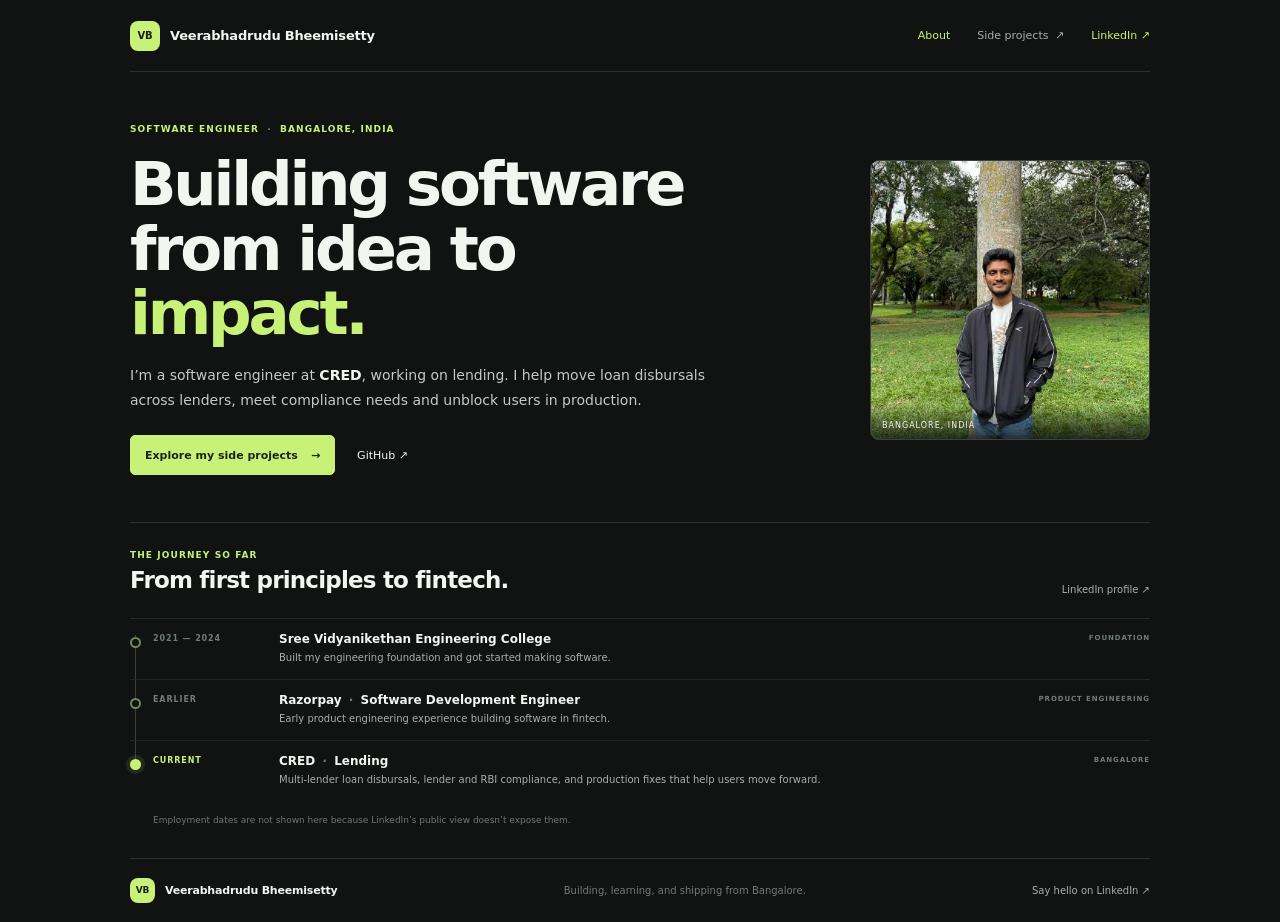
==== commit 704fee0c: "Add career timeline and dedicated projects page" ====
--- a/index.html
+++ b/index.html
@@ -4,62 +4,42 @@
     <meta charset="UTF-8" />
     <meta name="viewport" content="width=device-width, initial-scale=1" />
     <meta name="theme-color" content="#101312" />
-    <meta name="description" content="B. Veerabhadrudu is a Bangalore-based software engineer on CRED's lending team, building reliable backend products." />
-    <meta property="og:title" content="B. Veerabhadrudu — Software Engineer" />
+    <meta name="description" content="Veerabhadrudu Bheemisetty — software engineer at CRED. A short career timeline and side projects." />
+    <meta property="og:title" content="Veerabhadrudu Bheemisetty — Software Engineer" />
     <meta property="og:description" content="Software engineering across lending, backend systems and production." />
     <meta property="og:image" content="https://veera-1729.github.io/images/veerabhadrudu.png" />
-    <meta property="og:type" content="website" />
-    <title>B. Veerabhadrudu — Software Engineer</title>
+    <title>Veerabhadrudu Bheemisetty — Software Engineer</title>
     <link rel="icon" type="image/svg+xml" href="./favicon.svg" />
-    <link rel="stylesheet" href="./styles.css" />
+    <link rel="stylesheet" href="./timeline.css?v=2page" />
   </head>
   <body>
-    <header class="site-header">
-      <a class="brand" href="#home"><span class="brand-mark">B.</span><span>B. Veerabhadrudu</span></a>
-      <nav aria-label="Main navigation">
-        <a href="#work">What I do</a>
-        <a href="#projects">Projects</a>
-        <a class="nav-contact" href="https://www.linkedin.com/in/veerabhadrudu1729/" target="_blank" rel="noreferrer">LinkedIn <span aria-hidden="true">↗</span></a>
-      </nav>
+    <header class="header">
+      <a class="brand" href="./"><span class="brand-icon">VB</span><span>Veerabhadrudu Bheemisetty</span></a>
+      <nav aria-label="Main navigation"><a class="active" href="./">About</a><a href="./projects.html">Side projects <span aria-hidden="true">↗</span></a><a class="nav-linkedin" href="https://www.linkedin.com/in/veerabhadrudu1729/" target="_blank" rel="noreferrer">LinkedIn ↗</a></nav>
     </header>
 
-    <main id="home">
-      <section class="hero" aria-labelledby="hero-title">
+    <main>
+      <section class="hero">
         <div class="hero-copy">
-          <p class="eyebrow">SOFTWARE ENGINEER <span>·</span> CRED, BANGALORE</p>
-          <h1 id="hero-title">I build reliable software.</h1>
-          <p class="hero-lede">I’m <strong>B. Veerabhadrudu</strong>, part of CRED’s lending team. I work on loan disbursals across multiple lenders, compliance needs and production fixes that unblock users.</p>
-          <p class="hero-detail">From writing code to deployment, monitoring and scaling, I enjoy owning the full journey. I also use AI to move faster while keeping software quality in focus.</p>
-          <div class="hero-actions">
-            <a class="button-primary" href="https://www.linkedin.com/in/veerabhadrudu1729/" target="_blank" rel="noreferrer">Let’s connect <span aria-hidden="true">↗</span></a>
-            <a class="button-secondary" href="https://github.com/veera-1729" target="_blank" rel="noreferrer">GitHub <span aria-hidden="true">↗</span></a>
-          </div>
-          <p class="focus-line">LENDING SYSTEMS <span>·</span> BACKEND <span>·</span> PRODUCTION OWNERSHIP</p>
+          <p class="eyebrow">SOFTWARE ENGINEER <span>·</span> BANGALORE, INDIA</p>
+          <h1>Building software<br />from idea to <em>impact.</em></h1>
+          <p class="hero-lede">I’m a software engineer at <strong>CRED</strong>, working on lending. I help move loan disbursals across lenders, meet compliance needs and unblock users in production.</p>
+          <div class="hero-links"><a class="button-primary" href="./projects.html">Explore my side projects <span aria-hidden="true">→</span></a><a class="button-text" href="https://github.com/veera-1729" target="_blank" rel="noreferrer">GitHub ↗</a></div>
         </div>
-        <div class="hero-photo-wrap">
-          <img class="hero-photo" src="./images/veerabhadrudu.png" alt="B. Veerabhadrudu standing in a park" width="460" height="460" fetchpriority="high" />
-        </div>
+        <figure class="portrait"><img src="./images/veerabhadrudu.png" alt="Veerabhadrudu in a park" width="460" height="460" fetchpriority="high" /><figcaption>BANGALORE, INDIA</figcaption></figure>
       </section>
 
-      <section class="work section-block" id="work" aria-labelledby="work-title">
-        <div class="section-heading"><p class="eyebrow">A QUICK INTRODUCTION</p><h2 id="work-title">What I bring</h2></div>
-        <div class="work-list">
-          <article><span class="work-number">01</span><div><h3>Lending &amp; compliance</h3><p>Multi-lender loan disbursals, lender requirements and RBI compliance.</p></div></article>
-          <article><span class="work-number">02</span><div><h3>End-to-end engineering</h3><p>Build, deploy, monitor and scale software that works in production.</p></div></article>
-          <article><span class="work-number">03</span><div><h3>AI-assisted development</h3><p>Use AI to speed up delivery and produce high-quality software.</p></div></article>
-        </div>
-      </section>
-
-      <section class="projects section-block" id="projects" aria-labelledby="projects-title">
-        <div class="section-heading project-heading"><div><p class="eyebrow">THINGS I’VE BUILT</p><h2 id="projects-title">Selected projects</h2></div><a class="all-projects" href="https://github.com/veera-1729?tab=repositories" target="_blank" rel="noreferrer">All GitHub projects <span aria-hidden="true">↗</span></a></div>
-        <div class="project-list">
-          <a class="project-row" href="https://github.com/veera-1729/payment-monitor" target="_blank" rel="noreferrer"><span class="project-name">Payment Monitor</span><span class="project-note">Go · observer and WebSocket components</span><span class="project-arrow" aria-hidden="true">↗</span></a>
-          <a class="project-row" href="https://github.com/veera-1729/low-level-design" target="_blank" rel="noreferrer"><span class="project-name">Low Level Design</span><span class="project-note">Go · LRU cache, logging and ride-hailing</span><span class="project-arrow" aria-hidden="true">↗</span></a>
-          <a class="project-row" href="https://github.com/veera-1729/inmemory-pub-sub" target="_blank" rel="noreferrer"><span class="project-name">In-Memory Pub-Sub</span><span class="project-note">Go · broker, publishers and subscribers</span><span class="project-arrow" aria-hidden="true">↗</span></a>
-        </div>
+      <section class="timeline-section" id="journey" aria-labelledby="journey-title">
+        <div class="section-heading"><div><p class="eyebrow">THE JOURNEY SO FAR</p><h2 id="journey-title">From first principles to fintech.</h2></div><a class="timeline-source" href="https://www.linkedin.com/in/veerabhadrudu1729/" target="_blank" rel="noreferrer">LinkedIn profile ↗</a></div>
+        <ol class="timeline">
+          <li><span class="timeline-marker"></span><div class="timeline-date">2021 — 2024</div><div class="timeline-content"><h3>Sree Vidyanikethan Engineering College</h3><p>Built my engineering foundation and got started making software.</p></div><span class="timeline-type">FOUNDATION</span></li>
+          <li><span class="timeline-marker"></span><div class="timeline-date">EARLIER</div><div class="timeline-content"><h3>Razorpay <span>·</span> Software Development Engineer</h3><p>Early product engineering experience building software in fintech.</p></div><span class="timeline-type">PRODUCT ENGINEERING</span></li>
+          <li class="current"><span class="timeline-marker"></span><div class="timeline-date">CURRENT</div><div class="timeline-content"><h3>CRED <span>·</span> Lending</h3><p>Multi-lender loan disbursals, lender and RBI compliance, and production fixes that help users move forward.</p></div><span class="timeline-type">BANGALORE</span></li>
+        </ol>
+        <p class="dates-note">Employment dates are not shown here because LinkedIn’s public view doesn’t expose them.</p>
       </section>
     </main>
 
-    <footer class="site-footer"><a class="brand" href="#home"><span class="brand-mark">B.</span><span>B. Veerabhadrudu</span></a><span>Bangalore, India</span><div><a href="https://www.linkedin.com/in/veerabhadrudu1729/" target="_blank" rel="noreferrer">LinkedIn ↗</a><a href="https://github.com/veera-1729" target="_blank" rel="noreferrer">GitHub ↗</a></div></footer>
+    <footer class="footer"><a class="brand" href="./"><span class="brand-icon">VB</span><span>Veerabhadrudu Bheemisetty</span></a><p>Building, learning, and shipping from Bangalore.</p><a href="https://www.linkedin.com/in/veerabhadrudu1729/" target="_blank" rel="noreferrer">Say hello on LinkedIn ↗</a></footer>
   </body>
 </html>
--- a/timeline.css
+++ b/timeline.css
@@ -0,0 +1,5 @@
+:root{color-scheme:dark;--bg:#101312;--panel:#171c19;--line:#2a322d;--text:#f2f5f0;--muted:#a8b0aa;--dim:#727c74;--accent:#c8f277;--width:1020px;font-family:Inter,ui-sans-serif,system-ui,-apple-system,BlinkMacSystemFont,"Segoe UI",sans-serif}*{box-sizing:border-box}html{scroll-behavior:smooth}body{margin:0;background:var(--bg);color:var(--text);-webkit-font-smoothing:antialiased}a{color:inherit;text-decoration:none}a:focus-visible{outline:2px solid var(--accent);outline-offset:4px}.header,.footer,main{width:min(var(--width),calc(100% - 56px));margin:0 auto}.header{height:72px;display:flex;align-items:center;justify-content:space-between;border-bottom:1px solid var(--line)}.brand{display:flex;align-items:center;gap:10px;font-size:13px;font-weight:650;letter-spacing:-.2px}.brand-icon{width:30px;height:30px;display:grid;place-items:center;background:var(--accent);color:#192016;border-radius:8px;font-size:10px;font-weight:800}.header nav{display:flex;align-items:center;gap:27px}.header nav a,.footer>a:last-child,.footer>a:nth-child(2){color:var(--muted);font-size:11px;transition:color .16s}.header nav a:hover,.header nav .active,.header nav .nav-linkedin,.footer>a:hover{color:var(--accent)}.header nav span{padding-left:3px}.hero{min-height:415px;padding:52px 0 47px;display:grid;grid-template-columns:1fr 280px;align-items:center;gap:56px}.hero-copy{max-width:625px}.eyebrow{color:var(--accent);font-size:9px;font-weight:700;letter-spacing:1.1px;margin:0}.eyebrow span{color:#829468;padding:0 4px}.hero h1,.projects-intro h1{margin:18px 0 17px;font-size:clamp(43px,5.3vw,61px);line-height:1.06;letter-spacing:-3.2px;font-weight:670}.hero h1 em,.projects-intro h1 em{color:var(--accent);font-style:normal}.hero-lede{max-width:600px;color:#c3cac4;font-size:14px;line-height:1.8;margin:0}.hero-lede strong{color:var(--text)}.hero-links{display:flex;align-items:center;gap:22px;margin-top:22px}.button-primary{min-height:40px;padding:0 14px;display:inline-flex;align-items:center;gap:13px;background:var(--accent);border:1px solid var(--accent);border-radius:5px;color:#1c231a;font-weight:700;font-size:11px;transition:background .15s}.button-primary:hover{background:#d7ff90}.button-text{font-size:11px;color:var(--text)}.button-text:hover{color:var(--accent)}.portrait{position:relative;width:280px;height:280px;margin:0;overflow:hidden;border:1px solid #39433b;border-radius:9px;background:var(--panel)}.portrait img{width:100%;height:100%;display:block;object-fit:cover;object-position:center 35%}.portrait figcaption{position:absolute;bottom:0;left:0;right:0;padding:17px 11px 9px;background:linear-gradient(transparent,rgba(10,15,12,.8));color:#f0f2ed;font-size:8px;letter-spacing:1px}.timeline-section{padding:27px 0 33px;border-top:1px solid var(--line)}.section-heading{display:flex;align-items:end;justify-content:space-between;margin-bottom:23px}.section-heading h2{font-size:23px;line-height:1.2;letter-spacing:-.8px;margin:7px 0 0;font-weight:620}.timeline-source{color:var(--muted);font-size:10px}.timeline-source:hover{color:var(--accent)}.timeline{list-style:none;padding:0;margin:0}.timeline li{position:relative;display:grid;grid-template-columns:110px 1fr 120px;align-items:start;gap:16px;padding:13px 0 13px 23px;border-top:1px solid #222925}.timeline li:before{content:"";position:absolute;left:5px;top:0;bottom:0;width:1px;background:#364237}.timeline li:first-child:before{top:16px}.timeline li:last-child:before{bottom:calc(100% - 20px)}.timeline-marker{position:absolute;left:0;top:18px;width:11px;height:11px;border:2px solid #718858;border-radius:50%;background:var(--bg);z-index:1}.timeline .current .timeline-marker{border-color:var(--accent);background:var(--accent);box-shadow:0 0 0 4px rgba(200,242,119,.1)}.timeline-date,.timeline-type{padding-top:2px;color:var(--dim);font-size:8px;letter-spacing:.9px;font-weight:700}.timeline .current .timeline-date{color:var(--accent)}.timeline-content h3{font-size:12px;margin:0 0 4px;font-weight:650}.timeline-content h3 span{color:var(--dim);padding:0 3px}.timeline-content p{font-size:10px;line-height:1.6;color:var(--muted);margin:0}.timeline-type{text-align:right;font-size:7px}.dates-note{margin:14px 0 0 23px;color:#6f7971;font-size:9px}.footer{min-height:64px;display:flex;align-items:center;justify-content:space-between;border-top:1px solid var(--line)}.footer .brand{font-size:11px}.footer .brand-icon{width:25px;height:25px;font-size:9px}.footer p{margin:0;color:var(--dim);font-size:10px}.footer>a:last-child,.footer>a:nth-child(2){font-size:10px}.projects-page{padding-top:49px;padding-bottom:31px}.projects-intro{margin-bottom:25px}.projects-intro h1{margin:12px 0 8px;font-size:47px}.projects-intro>p:last-child{color:var(--muted);font-size:12px;margin:0}.project-grid{display:grid;grid-template-columns:repeat(2,minmax(0,1fr));gap:10px}.project-card{min-height:134px;display:flex;flex-direction:column;align-items:flex-start;padding:14px 16px 12px;border:1px solid var(--line);border-radius:6px;background:var(--panel);transition:border-color .16s,transform .16s}.project-card:hover{border-color:#778a58;transform:translateY(-2px)}.project-card.featured{background:#19211a;border-color:#3b4b35}.project-top{width:100%;display:flex;align-items:center;justify-content:space-between}.project-kicker,.project-stack{color:#9ca99e;font-size:8px;font-weight:700;letter-spacing:.75px}.featured .project-kicker{color:var(--accent)}.project-arrow{color:var(--accent);font-size:14px}.project-card h2{font-size:15px;letter-spacing:-.3px;margin:10px 0 5px}.project-card p{max-width:440px;color:var(--muted);font-size:10px;line-height:1.5;margin:0 0 10px}.project-stack{margin-top:auto;color:var(--dim);font-size:7px}.project-stack i{font-style:normal;color:#818a80;padding:0 3px}.projects-footer{display:flex;justify-content:space-between;align-items:center;margin-top:18px}.projects-footer>span{color:var(--dim);font-size:10px}.projects-footer .button-primary{min-height:35px;font-size:10px}.page-projects .footer{margin-top:0}
+@media(min-width:1300px){.hero{min-height:448px}.portrait{width:300px;height:300px}}
+@media(max-width:680px){.header,.footer,main{width:calc(100% - 36px)}.header{height:63px}.brand{font-size:11px;gap:7px}.brand-icon{width:27px;height:27px}.header nav{gap:14px}.header nav a{font-size:9px}.hero{min-height:0;grid-template-columns:1fr 155px;gap:21px;padding:37px 0 35px}.hero h1{font-size:41px;letter-spacing:-2.3px}.hero-lede{font-size:11px;line-height:1.65}.portrait{width:155px;height:190px}.hero-links{gap:14px;margin-top:17px}.button-primary{font-size:10px;min-height:37px;padding:0 11px}.button-text{font-size:10px}.timeline-section{padding-top:23px}.section-heading{margin-bottom:16px}.section-heading h2{font-size:20px}.timeline li{grid-template-columns:78px 1fr;gap:9px;padding-top:12px;padding-bottom:12px}.timeline-type{display:none}.timeline-content h3{font-size:11px}.timeline-content p{font-size:9px}.timeline-date{font-size:7px}.dates-note{font-size:8px}.footer p{display:none}.projects-page{padding-top:34px}.projects-intro h1{font-size:42px;letter-spacing:-2px}.project-grid{grid-template-columns:1fr;gap:8px}.project-card{min-height:120px;padding:13px 14px}.project-card h2{margin-top:8px}.project-card p{font-size:10px}.projects-footer>span{max-width:130px;line-height:1.5}.footer>a:last-child,.footer>a:nth-child(2){font-size:9px}}
+@media(max-width:390px){.hero{grid-template-columns:1fr 125px;gap:14px}.hero h1{font-size:35px;letter-spacing:-2px}.portrait{width:125px;height:165px}.header nav{gap:10px}.header nav a{font-size:8px}}
+@media(prefers-reduced-motion:reduce){html{scroll-behavior:auto}*,*::before,*::after{transition:none!important}}
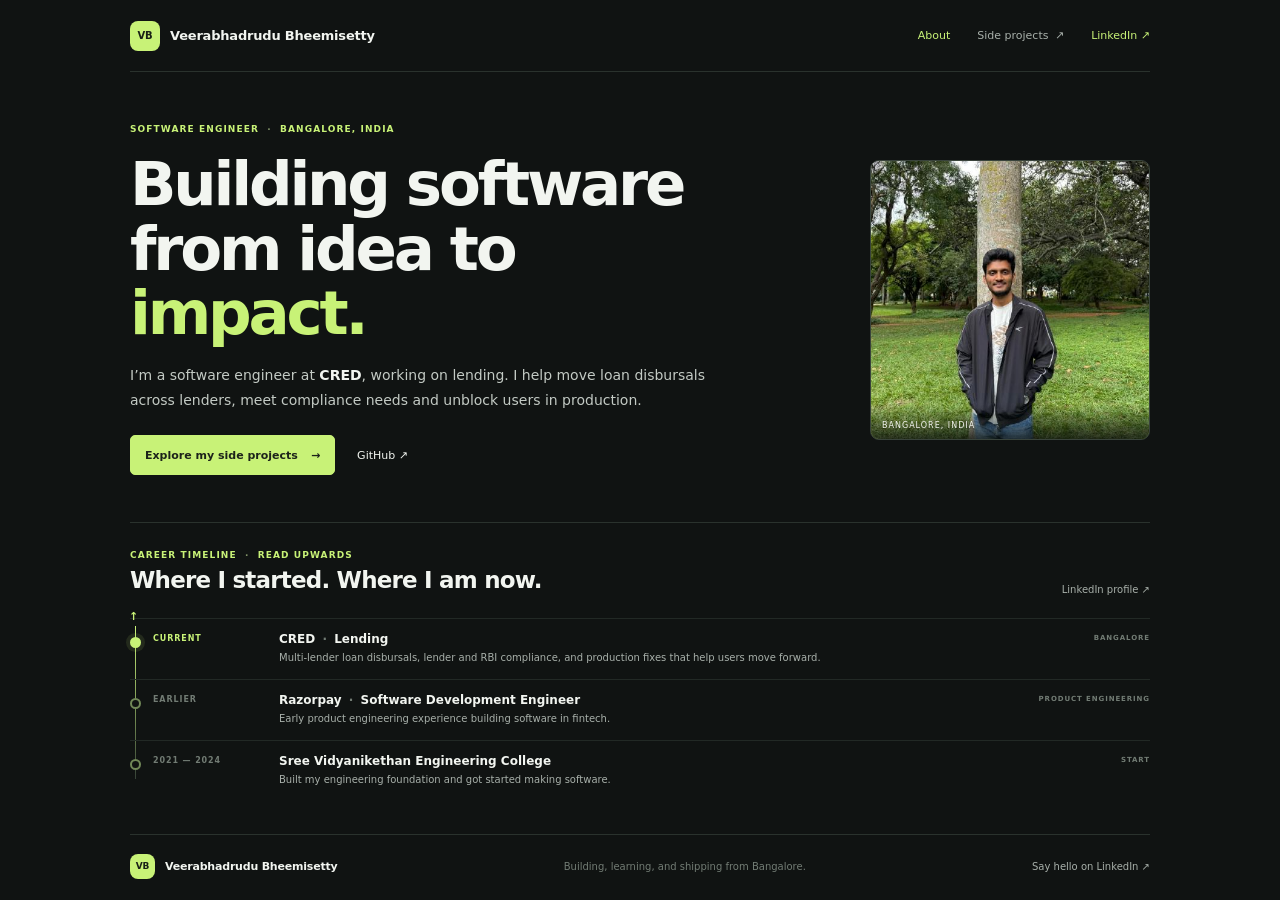
==== commit 67734ebf: "Reverse the career timeline to read upward" ====
--- a/index.html
+++ b/index.html
@@ -10,7 +10,7 @@
     <meta property="og:image" content="https://veera-1729.github.io/images/veerabhadrudu.png" />
     <title>Veerabhadrudu Bheemisetty — Software Engineer</title>
     <link rel="icon" type="image/svg+xml" href="./favicon.svg" />
-    <link rel="stylesheet" href="./timeline.css?v=2page" />
+    <link rel="stylesheet" href="./timeline.css?v=2page-up" />
   </head>
   <body>
     <header class="header">
@@ -30,13 +30,12 @@
       </section>
 
       <section class="timeline-section" id="journey" aria-labelledby="journey-title">
-        <div class="section-heading"><div><p class="eyebrow">THE JOURNEY SO FAR</p><h2 id="journey-title">From first principles to fintech.</h2></div><a class="timeline-source" href="https://www.linkedin.com/in/veerabhadrudu1729/" target="_blank" rel="noreferrer">LinkedIn profile ↗</a></div>
+        <div class="section-heading"><div><p class="eyebrow">CAREER TIMELINE <span>·</span> READ UPWARDS</p><h2 id="journey-title">Where I started. Where I am now.</h2></div><a class="timeline-source" href="https://www.linkedin.com/in/veerabhadrudu1729/" target="_blank" rel="noreferrer">LinkedIn profile ↗</a></div>
         <ol class="timeline">
-          <li><span class="timeline-marker"></span><div class="timeline-date">2021 — 2024</div><div class="timeline-content"><h3>Sree Vidyanikethan Engineering College</h3><p>Built my engineering foundation and got started making software.</p></div><span class="timeline-type">FOUNDATION</span></li>
+          <li class="current"><span class="timeline-marker"></span><div class="timeline-date">CURRENT</div><div class="timeline-content"><h3>CRED <span>·</span> Lending</h3><p>Multi-lender loan disbursals, lender and RBI compliance, and production fixes that help users move forward.</p></div><span class="timeline-type">BANGALORE</span></li>
           <li><span class="timeline-marker"></span><div class="timeline-date">EARLIER</div><div class="timeline-content"><h3>Razorpay <span>·</span> Software Development Engineer</h3><p>Early product engineering experience building software in fintech.</p></div><span class="timeline-type">PRODUCT ENGINEERING</span></li>
-          <li class="current"><span class="timeline-marker"></span><div class="timeline-date">CURRENT</div><div class="timeline-content"><h3>CRED <span>·</span> Lending</h3><p>Multi-lender loan disbursals, lender and RBI compliance, and production fixes that help users move forward.</p></div><span class="timeline-type">BANGALORE</span></li>
+          <li><span class="timeline-marker"></span><div class="timeline-date">2021 — 2024</div><div class="timeline-content"><h3>Sree Vidyanikethan Engineering College</h3><p>Built my engineering foundation and got started making software.</p></div><span class="timeline-type">START</span></li>
         </ol>
-        <p class="dates-note">Employment dates are not shown here because LinkedIn’s public view doesn’t expose them.</p>
       </section>
     </main>
 
--- a/timeline.css
+++ b/timeline.css
@@ -3,3 +3,4 @@
 @media(max-width:680px){.header,.footer,main{width:calc(100% - 36px)}.header{height:63px}.brand{font-size:11px;gap:7px}.brand-icon{width:27px;height:27px}.header nav{gap:14px}.header nav a{font-size:9px}.hero{min-height:0;grid-template-columns:1fr 155px;gap:21px;padding:37px 0 35px}.hero h1{font-size:41px;letter-spacing:-2.3px}.hero-lede{font-size:11px;line-height:1.65}.portrait{width:155px;height:190px}.hero-links{gap:14px;margin-top:17px}.button-primary{font-size:10px;min-height:37px;padding:0 11px}.button-text{font-size:10px}.timeline-section{padding-top:23px}.section-heading{margin-bottom:16px}.section-heading h2{font-size:20px}.timeline li{grid-template-columns:78px 1fr;gap:9px;padding-top:12px;padding-bottom:12px}.timeline-type{display:none}.timeline-content h3{font-size:11px}.timeline-content p{font-size:9px}.timeline-date{font-size:7px}.dates-note{font-size:8px}.footer p{display:none}.projects-page{padding-top:34px}.projects-intro h1{font-size:42px;letter-spacing:-2px}.project-grid{grid-template-columns:1fr;gap:8px}.project-card{min-height:120px;padding:13px 14px}.project-card h2{margin-top:8px}.project-card p{font-size:10px}.projects-footer>span{max-width:130px;line-height:1.5}.footer>a:last-child,.footer>a:nth-child(2){font-size:9px}}
 @media(max-width:390px){.hero{grid-template-columns:1fr 125px;gap:14px}.hero h1{font-size:35px;letter-spacing:-2px}.portrait{width:125px;height:165px}.header nav{gap:10px}.header nav a{font-size:8px}}
 @media(prefers-reduced-motion:reduce){html{scroll-behavior:auto}*,*::before,*::after{transition:none!important}}
+.timeline{position:relative}.timeline:before{content:"";position:absolute;left:5px;top:8px;bottom:22px;width:1px;background:linear-gradient(to bottom,var(--accent),#364237)}.timeline:after{content:"↑";position:absolute;left:-1px;top:-8px;z-index:2;color:var(--accent);font-size:11px;font-weight:700}.timeline li:before{display:none}
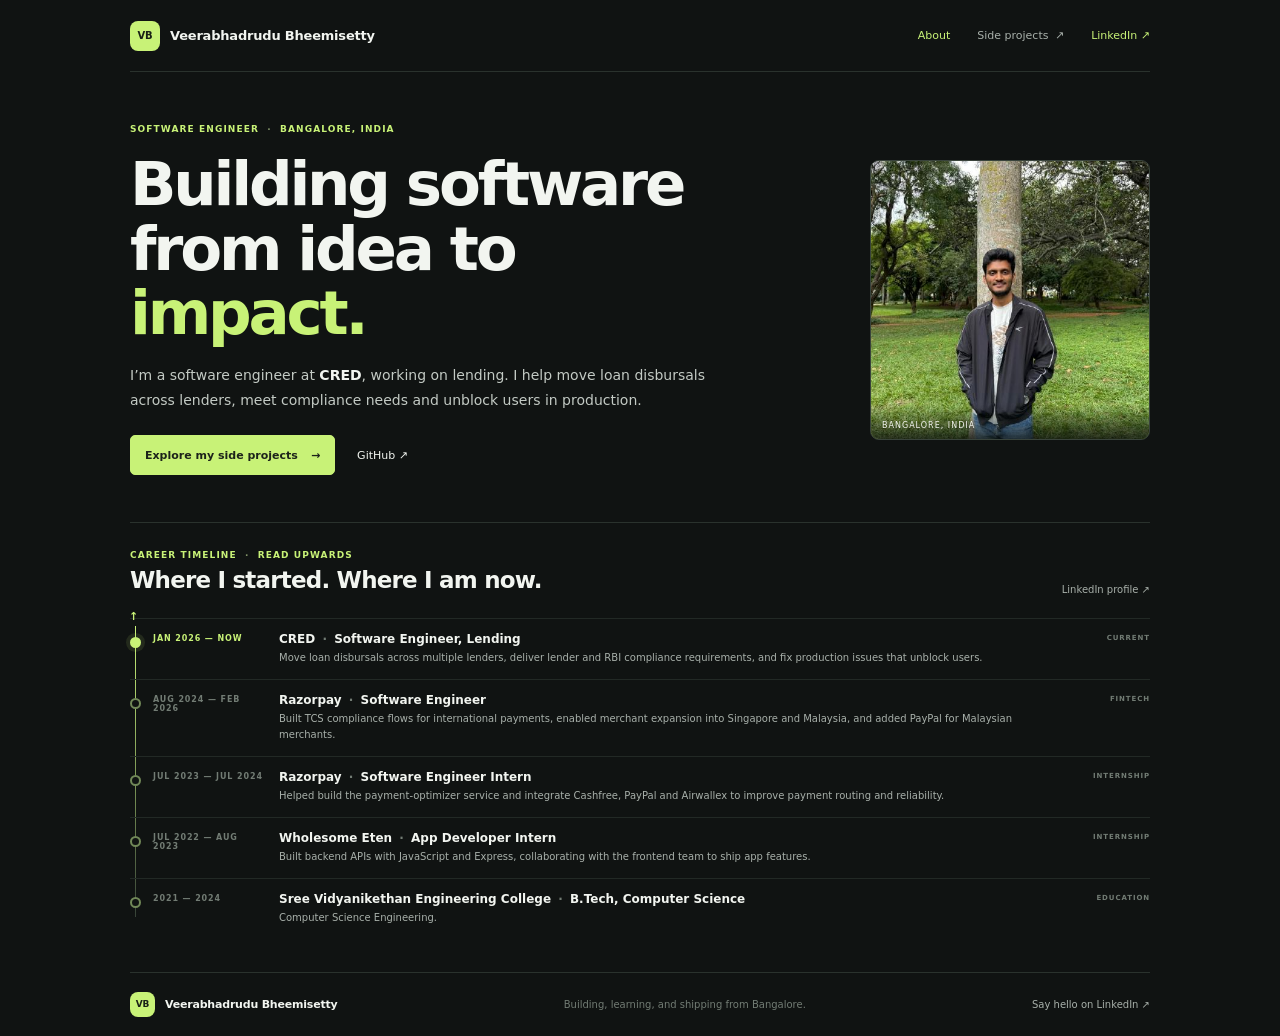
==== commit 615b51d6: "Add complete LinkedIn career timeline" ====
--- a/index.html
+++ b/index.html
@@ -32,9 +32,11 @@
       <section class="timeline-section" id="journey" aria-labelledby="journey-title">
         <div class="section-heading"><div><p class="eyebrow">CAREER TIMELINE <span>·</span> READ UPWARDS</p><h2 id="journey-title">Where I started. Where I am now.</h2></div><a class="timeline-source" href="https://www.linkedin.com/in/veerabhadrudu1729/" target="_blank" rel="noreferrer">LinkedIn profile ↗</a></div>
         <ol class="timeline">
-          <li class="current"><span class="timeline-marker"></span><div class="timeline-date">CURRENT</div><div class="timeline-content"><h3>CRED <span>·</span> Lending</h3><p>Multi-lender loan disbursals, lender and RBI compliance, and production fixes that help users move forward.</p></div><span class="timeline-type">BANGALORE</span></li>
-          <li><span class="timeline-marker"></span><div class="timeline-date">EARLIER</div><div class="timeline-content"><h3>Razorpay <span>·</span> Software Development Engineer</h3><p>Early product engineering experience building software in fintech.</p></div><span class="timeline-type">PRODUCT ENGINEERING</span></li>
-          <li><span class="timeline-marker"></span><div class="timeline-date">2021 — 2024</div><div class="timeline-content"><h3>Sree Vidyanikethan Engineering College</h3><p>Built my engineering foundation and got started making software.</p></div><span class="timeline-type">START</span></li>
+          <li class="current"><span class="timeline-marker"></span><div class="timeline-date">JAN 2026 — NOW</div><div class="timeline-content"><h3>CRED <span>·</span> Software Engineer, Lending</h3><p>Move loan disbursals across multiple lenders, deliver lender and RBI compliance requirements, and fix production issues that unblock users.</p></div><span class="timeline-type">CURRENT</span></li>
+          <li><span class="timeline-marker"></span><div class="timeline-date">AUG 2024 — FEB 2026</div><div class="timeline-content"><h3>Razorpay <span>·</span> Software Engineer</h3><p>Built TCS compliance flows for international payments, enabled merchant expansion into Singapore and Malaysia, and added PayPal for Malaysian merchants.</p></div><span class="timeline-type">FINTECH</span></li>
+          <li><span class="timeline-marker"></span><div class="timeline-date">JUL 2023 — JUL 2024</div><div class="timeline-content"><h3>Razorpay <span>·</span> Software Engineer Intern</h3><p>Helped build the payment-optimizer service and integrate Cashfree, PayPal and Airwallex to improve payment routing and reliability.</p></div><span class="timeline-type">INTERNSHIP</span></li>
+          <li><span class="timeline-marker"></span><div class="timeline-date">JUL 2022 — AUG 2023</div><div class="timeline-content"><h3>Wholesome Eten <span>·</span> App Developer Intern</h3><p>Built backend APIs with JavaScript and Express, collaborating with the frontend team to ship app features.</p></div><span class="timeline-type">INTERNSHIP</span></li>
+          <li><span class="timeline-marker"></span><div class="timeline-date">2021 — 2024</div><div class="timeline-content"><h3>Sree Vidyanikethan Engineering College <span>·</span> B.Tech, Computer Science</h3><p>Computer Science Engineering.</p></div><span class="timeline-type">EDUCATION</span></li>
         </ol>
       </section>
     </main>
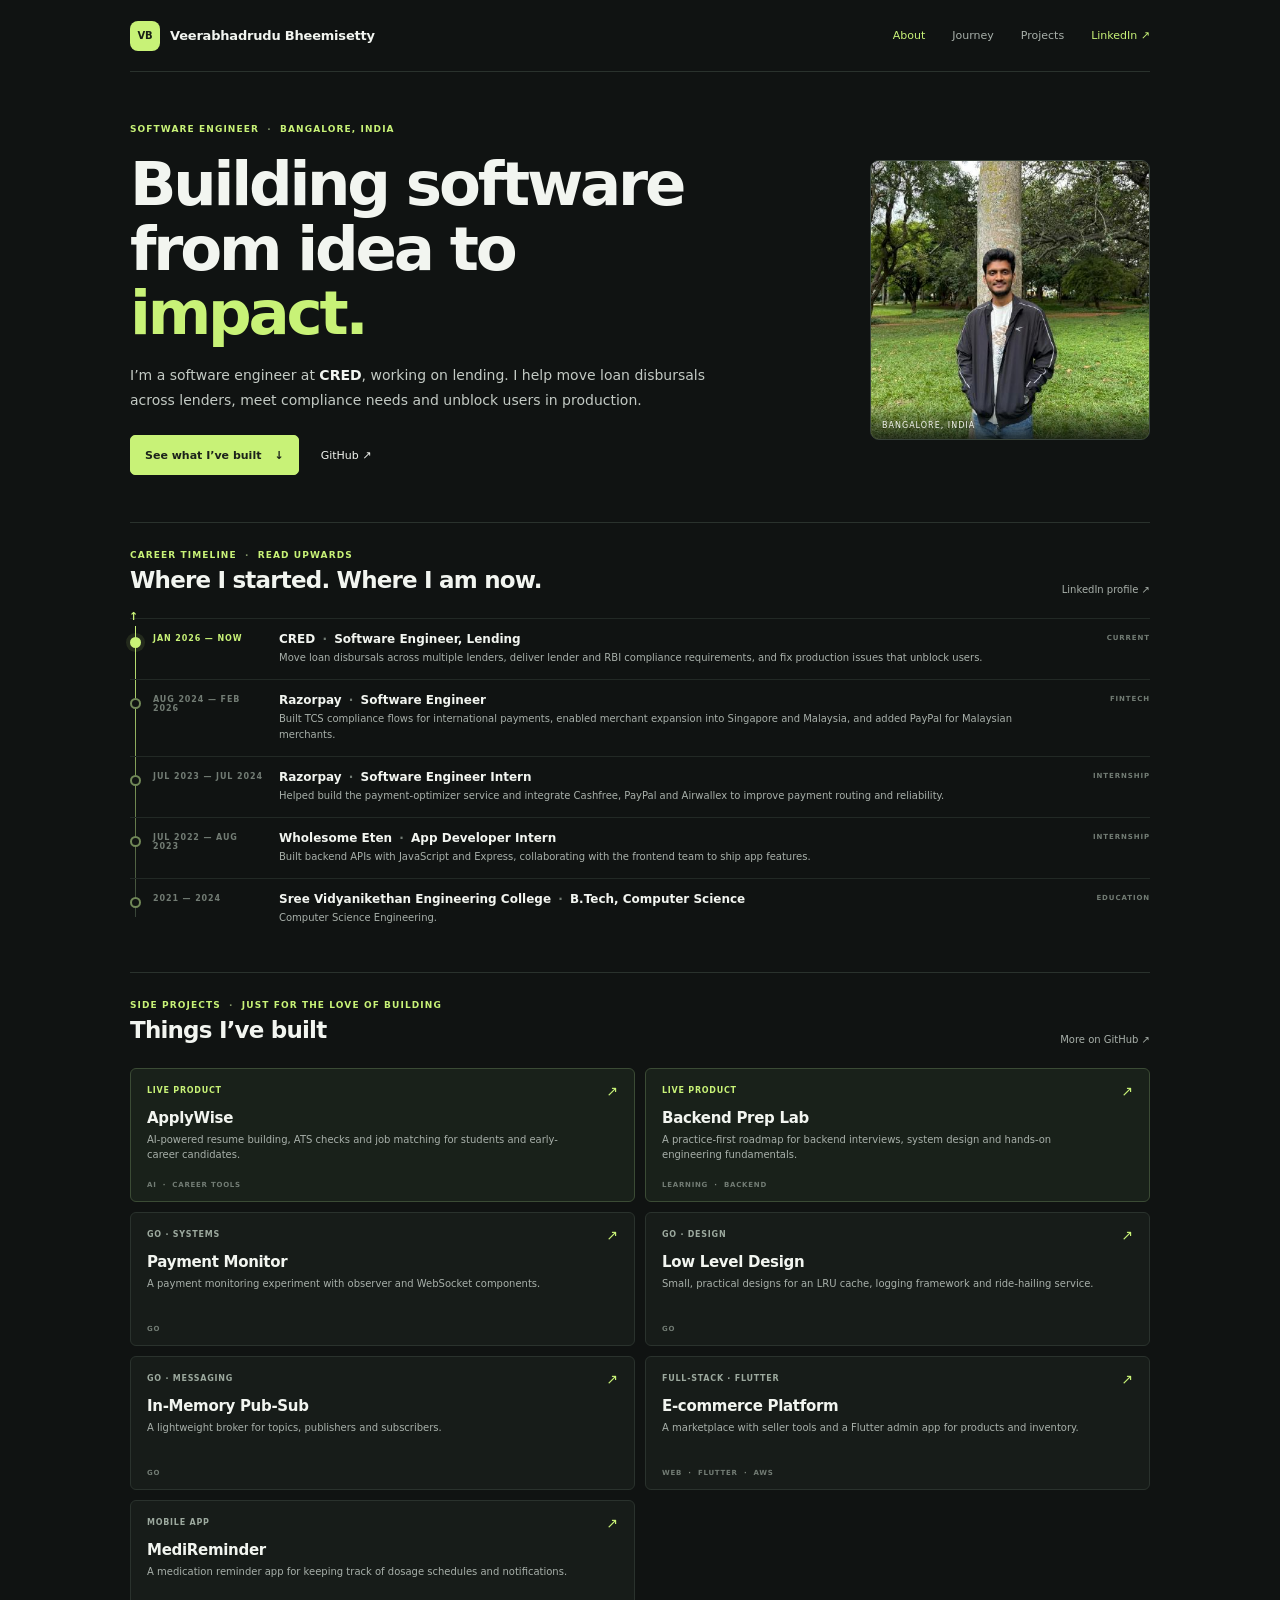
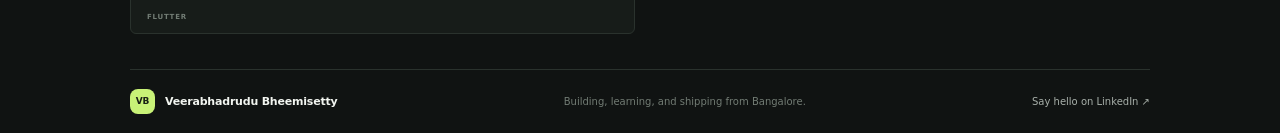
==== commit 1d2e2fe7: "Show projects in the main portfolio page" ====
--- a/index.html
+++ b/index.html
@@ -10,21 +10,21 @@
     <meta property="og:image" content="https://veera-1729.github.io/images/veerabhadrudu.png" />
     <title>Veerabhadrudu Bheemisetty — Software Engineer</title>
     <link rel="icon" type="image/svg+xml" href="./favicon.svg" />
-    <link rel="stylesheet" href="./timeline.css?v=2page-up" />
+    <link rel="stylesheet" href="./timeline.css?v=single-page" />
   </head>
   <body>
     <header class="header">
-      <a class="brand" href="./"><span class="brand-icon">VB</span><span>Veerabhadrudu Bheemisetty</span></a>
-      <nav aria-label="Main navigation"><a class="active" href="./">About</a><a href="./projects.html">Side projects <span aria-hidden="true">↗</span></a><a class="nav-linkedin" href="https://www.linkedin.com/in/veerabhadrudu1729/" target="_blank" rel="noreferrer">LinkedIn ↗</a></nav>
+      <a class="brand" href="#about"><span class="brand-icon">VB</span><span>Veerabhadrudu Bheemisetty</span></a>
+      <nav aria-label="Main navigation"><a class="active" href="#about">About</a><a href="#journey">Journey</a><a href="#projects">Projects</a><a class="nav-linkedin" href="https://www.linkedin.com/in/veerabhadrudu1729/" target="_blank" rel="noreferrer">LinkedIn ↗</a></nav>
     </header>
 
     <main>
-      <section class="hero">
+      <section class="hero" id="about">
         <div class="hero-copy">
           <p class="eyebrow">SOFTWARE ENGINEER <span>·</span> BANGALORE, INDIA</p>
           <h1>Building software<br />from idea to <em>impact.</em></h1>
           <p class="hero-lede">I’m a software engineer at <strong>CRED</strong>, working on lending. I help move loan disbursals across lenders, meet compliance needs and unblock users in production.</p>
-          <div class="hero-links"><a class="button-primary" href="./projects.html">Explore my side projects <span aria-hidden="true">→</span></a><a class="button-text" href="https://github.com/veera-1729" target="_blank" rel="noreferrer">GitHub ↗</a></div>
+          <div class="hero-links"><a class="button-primary" href="#projects">See what I’ve built <span aria-hidden="true">↓</span></a><a class="button-text" href="https://github.com/veera-1729" target="_blank" rel="noreferrer">GitHub ↗</a></div>
         </div>
         <figure class="portrait"><img src="./images/veerabhadrudu.png" alt="Veerabhadrudu in a park" width="460" height="460" fetchpriority="high" /><figcaption>BANGALORE, INDIA</figcaption></figure>
       </section>
@@ -39,8 +39,21 @@
           <li><span class="timeline-marker"></span><div class="timeline-date">2021 — 2024</div><div class="timeline-content"><h3>Sree Vidyanikethan Engineering College <span>·</span> B.Tech, Computer Science</h3><p>Computer Science Engineering.</p></div><span class="timeline-type">EDUCATION</span></li>
         </ol>
       </section>
+
+      <section class="projects-section" id="projects" aria-labelledby="projects-title">
+        <div class="section-heading"><div><p class="eyebrow">SIDE PROJECTS <span>·</span> JUST FOR THE LOVE OF BUILDING</p><h2 id="projects-title">Things I’ve built</h2></div><a class="timeline-source" href="https://github.com/veera-1729?tab=repositories" target="_blank" rel="noreferrer">More on GitHub ↗</a></div>
+        <div class="project-grid" aria-label="Projects">
+          <a class="project-card featured" href="https://applywise.vegrade.com/" target="_blank" rel="noreferrer"><span class="project-top"><span class="project-kicker">LIVE PRODUCT</span><span class="project-arrow">↗</span></span><h2>ApplyWise</h2><p>AI-powered resume building, ATS checks and job matching for students and early-career candidates.</p><span class="project-stack">AI <i>·</i> CAREER TOOLS</span></a>
+          <a class="project-card featured" href="https://backendprep.vegrade.com/#/" target="_blank" rel="noreferrer"><span class="project-top"><span class="project-kicker">LIVE PRODUCT</span><span class="project-arrow">↗</span></span><h2>Backend Prep Lab</h2><p>A practice-first roadmap for backend interviews, system design and hands-on engineering fundamentals.</p><span class="project-stack">LEARNING <i>·</i> BACKEND</span></a>
+          <a class="project-card" href="https://github.com/veera-1729/payment-monitor" target="_blank" rel="noreferrer"><span class="project-top"><span class="project-kicker">GO · SYSTEMS</span><span class="project-arrow">↗</span></span><h2>Payment Monitor</h2><p>A payment monitoring experiment with observer and WebSocket components.</p><span class="project-stack">GO</span></a>
+          <a class="project-card" href="https://github.com/veera-1729/low-level-design" target="_blank" rel="noreferrer"><span class="project-top"><span class="project-kicker">GO · DESIGN</span><span class="project-arrow">↗</span></span><h2>Low Level Design</h2><p>Small, practical designs for an LRU cache, logging framework and ride-hailing service.</p><span class="project-stack">GO</span></a>
+          <a class="project-card" href="https://github.com/veera-1729/inmemory-pub-sub" target="_blank" rel="noreferrer"><span class="project-top"><span class="project-kicker">GO · MESSAGING</span><span class="project-arrow">↗</span></span><h2>In-Memory Pub-Sub</h2><p>A lightweight broker for topics, publishers and subscribers.</p><span class="project-stack">GO</span></a>
+          <a class="project-card" href="https://www.linkedin.com/in/veerabhadrudu1729/" target="_blank" rel="noreferrer"><span class="project-top"><span class="project-kicker">FULL-STACK · FLUTTER</span><span class="project-arrow">↗</span></span><h2>E-commerce Platform</h2><p>A marketplace with seller tools and a Flutter admin app for products and inventory.</p><span class="project-stack">WEB <i>·</i> FLUTTER <i>·</i> AWS</span></a>
+          <a class="project-card" href="https://www.linkedin.com/in/veerabhadrudu1729/" target="_blank" rel="noreferrer"><span class="project-top"><span class="project-kicker">MOBILE APP</span><span class="project-arrow">↗</span></span><h2>MediReminder</h2><p>A medication reminder app for keeping track of dosage schedules and notifications.</p><span class="project-stack">FLUTTER</span></a>
+        </div>
+      </section>
     </main>
 
-    <footer class="footer"><a class="brand" href="./"><span class="brand-icon">VB</span><span>Veerabhadrudu Bheemisetty</span></a><p>Building, learning, and shipping from Bangalore.</p><a href="https://www.linkedin.com/in/veerabhadrudu1729/" target="_blank" rel="noreferrer">Say hello on LinkedIn ↗</a></footer>
+    <footer class="footer"><a class="brand" href="#about"><span class="brand-icon">VB</span><span>Veerabhadrudu Bheemisetty</span></a><p>Building, learning, and shipping from Bangalore.</p><a href="https://www.linkedin.com/in/veerabhadrudu1729/" target="_blank" rel="noreferrer">Say hello on LinkedIn ↗</a></footer>
   </body>
 </html>
--- a/timeline.css
+++ b/timeline.css
@@ -3,4 +3,4 @@
 @media(max-width:680px){.header,.footer,main{width:calc(100% - 36px)}.header{height:63px}.brand{font-size:11px;gap:7px}.brand-icon{width:27px;height:27px}.header nav{gap:14px}.header nav a{font-size:9px}.hero{min-height:0;grid-template-columns:1fr 155px;gap:21px;padding:37px 0 35px}.hero h1{font-size:41px;letter-spacing:-2.3px}.hero-lede{font-size:11px;line-height:1.65}.portrait{width:155px;height:190px}.hero-links{gap:14px;margin-top:17px}.button-primary{font-size:10px;min-height:37px;padding:0 11px}.button-text{font-size:10px}.timeline-section{padding-top:23px}.section-heading{margin-bottom:16px}.section-heading h2{font-size:20px}.timeline li{grid-template-columns:78px 1fr;gap:9px;padding-top:12px;padding-bottom:12px}.timeline-type{display:none}.timeline-content h3{font-size:11px}.timeline-content p{font-size:9px}.timeline-date{font-size:7px}.dates-note{font-size:8px}.footer p{display:none}.projects-page{padding-top:34px}.projects-intro h1{font-size:42px;letter-spacing:-2px}.project-grid{grid-template-columns:1fr;gap:8px}.project-card{min-height:120px;padding:13px 14px}.project-card h2{margin-top:8px}.project-card p{font-size:10px}.projects-footer>span{max-width:130px;line-height:1.5}.footer>a:last-child,.footer>a:nth-child(2){font-size:9px}}
 @media(max-width:390px){.hero{grid-template-columns:1fr 125px;gap:14px}.hero h1{font-size:35px;letter-spacing:-2px}.portrait{width:125px;height:165px}.header nav{gap:10px}.header nav a{font-size:8px}}
 @media(prefers-reduced-motion:reduce){html{scroll-behavior:auto}*,*::before,*::after{transition:none!important}}
-.timeline{position:relative}.timeline:before{content:"";position:absolute;left:5px;top:8px;bottom:22px;width:1px;background:linear-gradient(to bottom,var(--accent),#364237)}.timeline:after{content:"↑";position:absolute;left:-1px;top:-8px;z-index:2;color:var(--accent);font-size:11px;font-weight:700}.timeline li:before{display:none}
+.timeline{position:relative}.timeline:before{content:"";position:absolute;left:5px;top:8px;bottom:22px;width:1px;background:linear-gradient(to bottom,var(--accent),#364237)}.timeline:after{content:"↑";position:absolute;left:-1px;top:-8px;z-index:2;color:var(--accent);font-size:11px;font-weight:700}.timeline li:before{display:none}.projects-section{padding:27px 0 35px;border-top:1px solid var(--line)}
